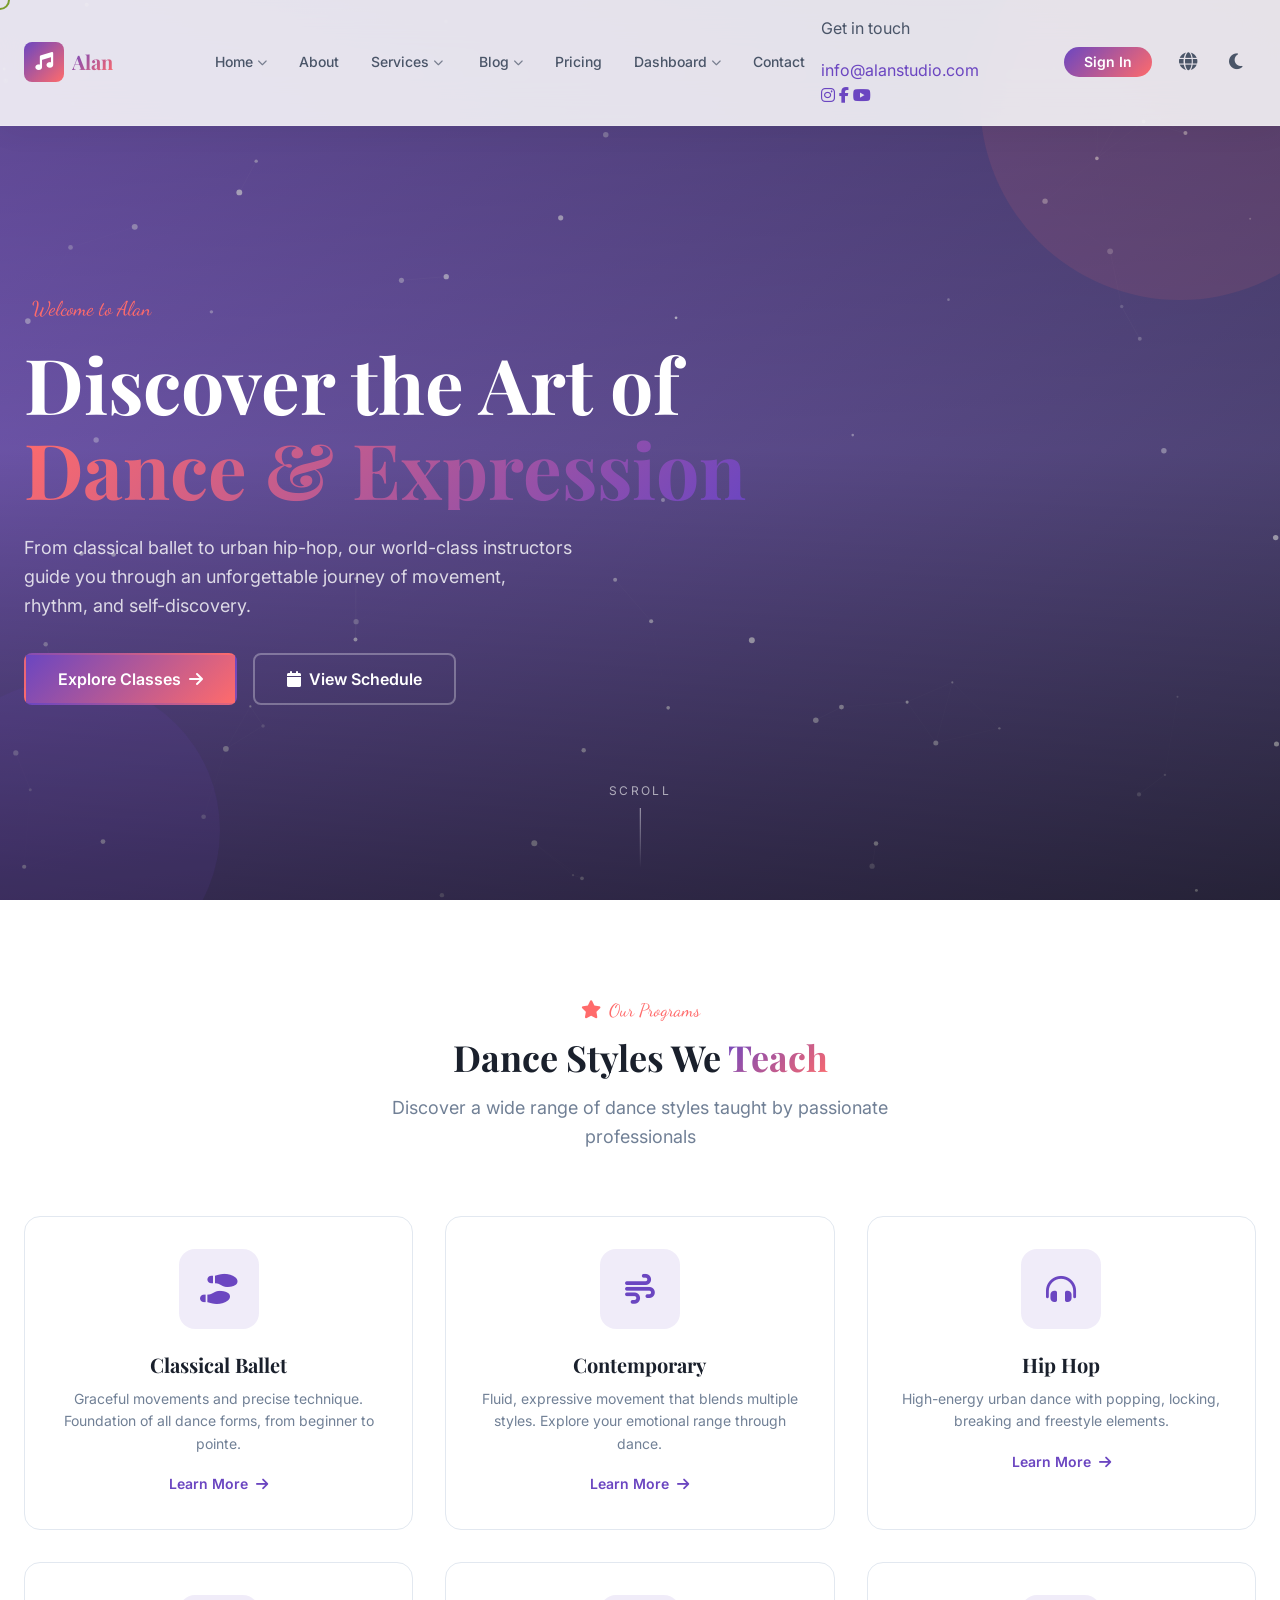
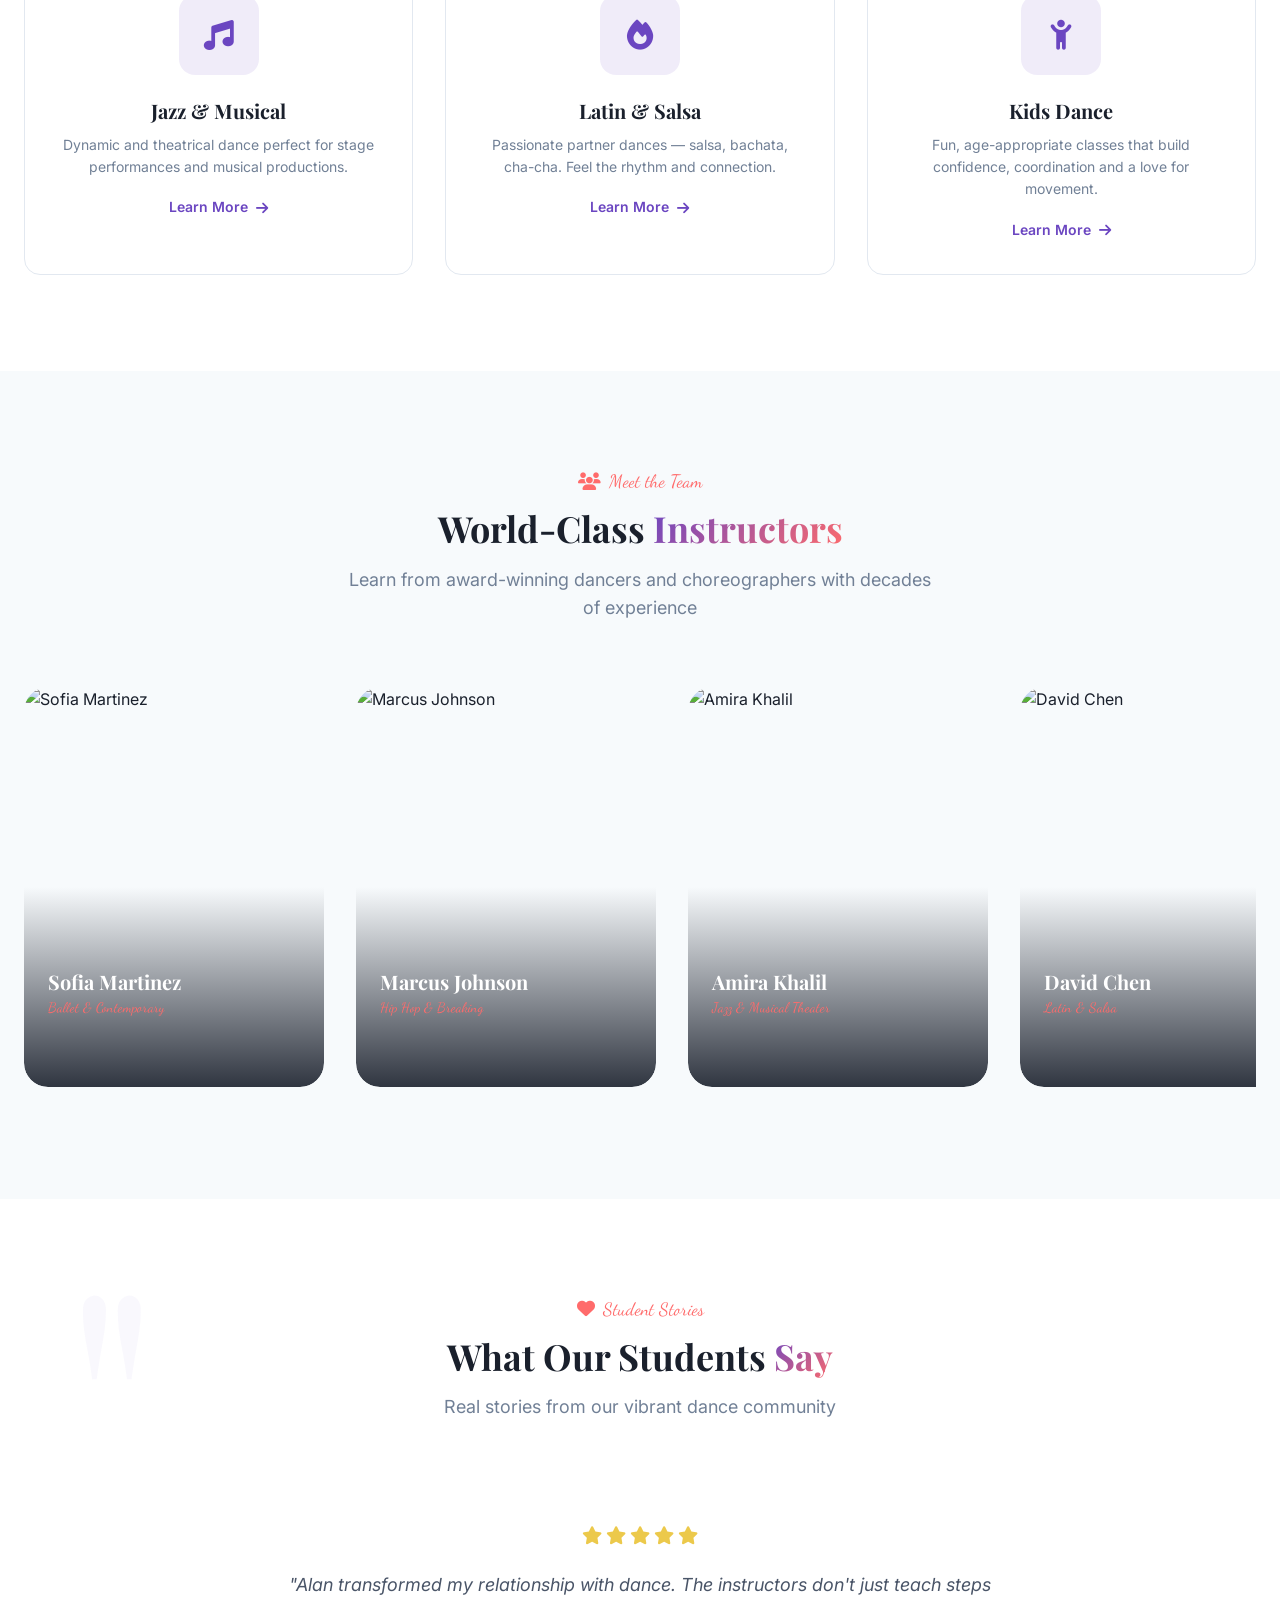
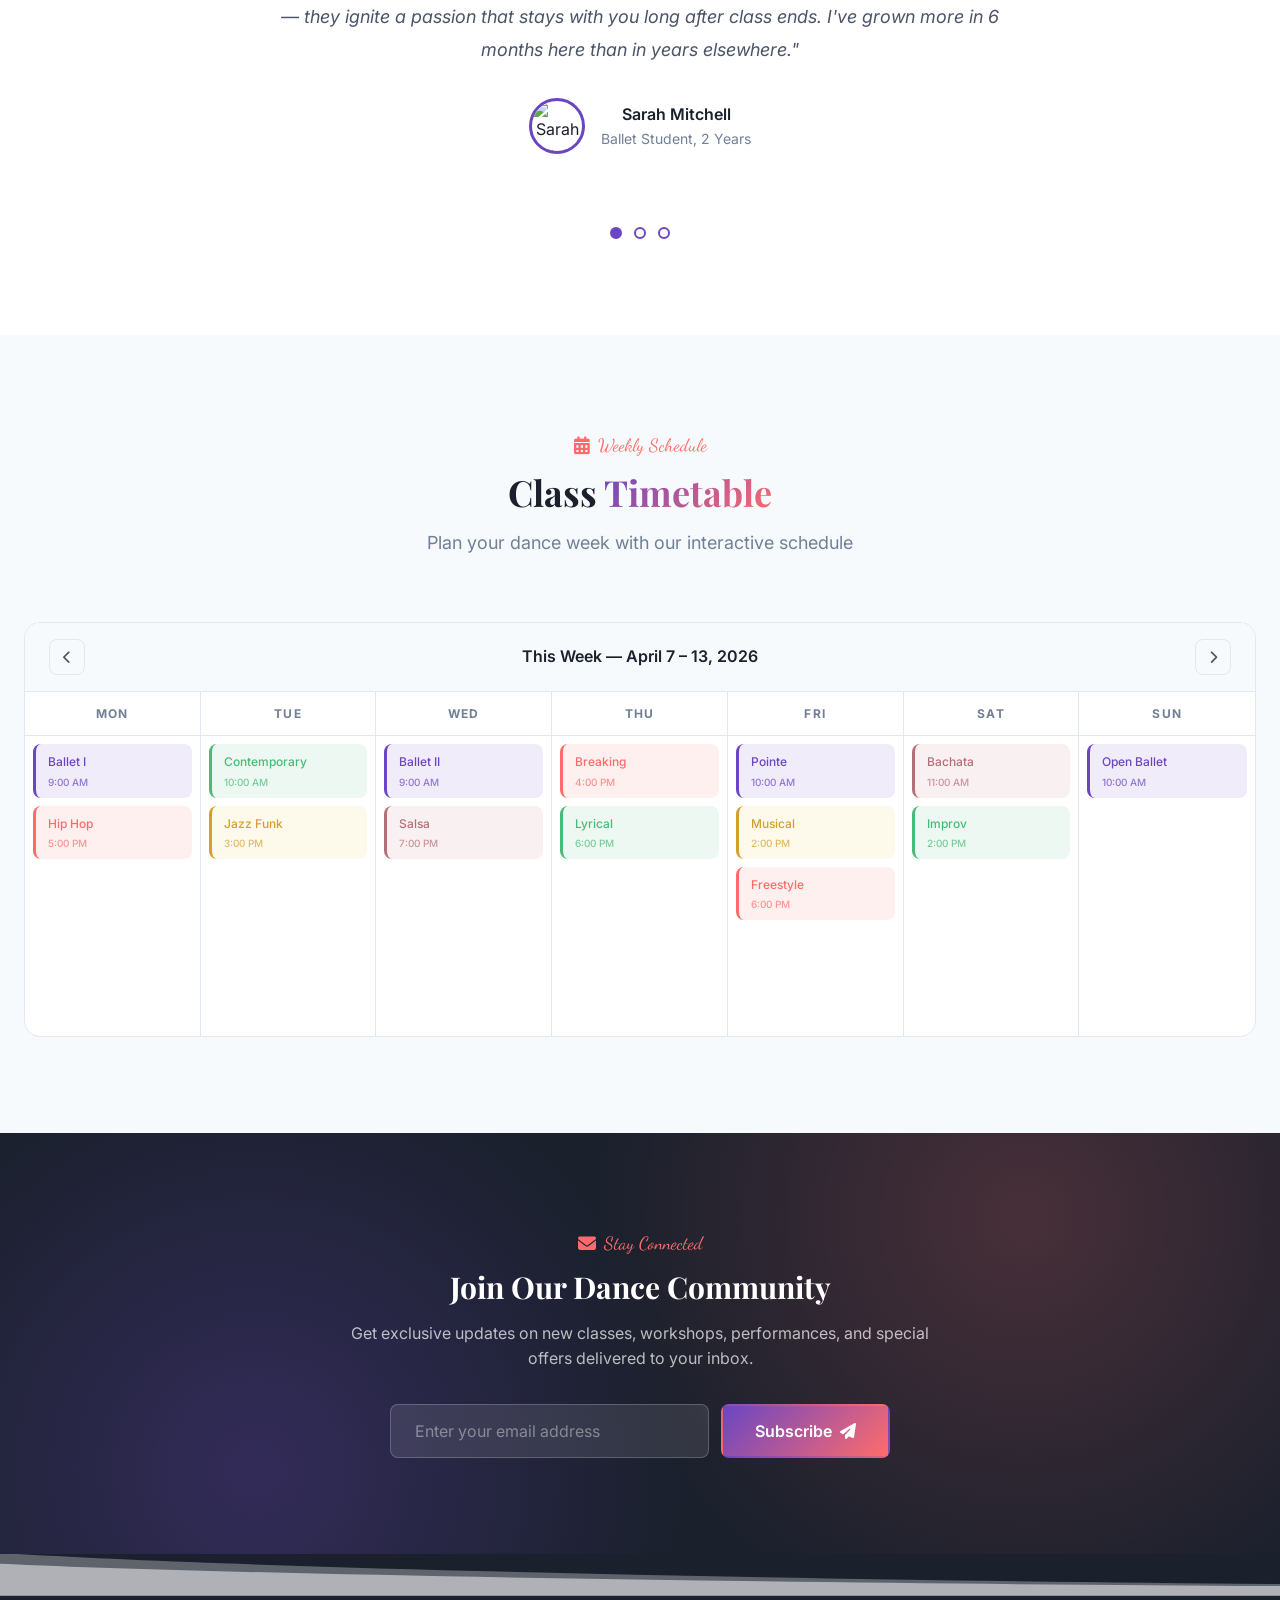
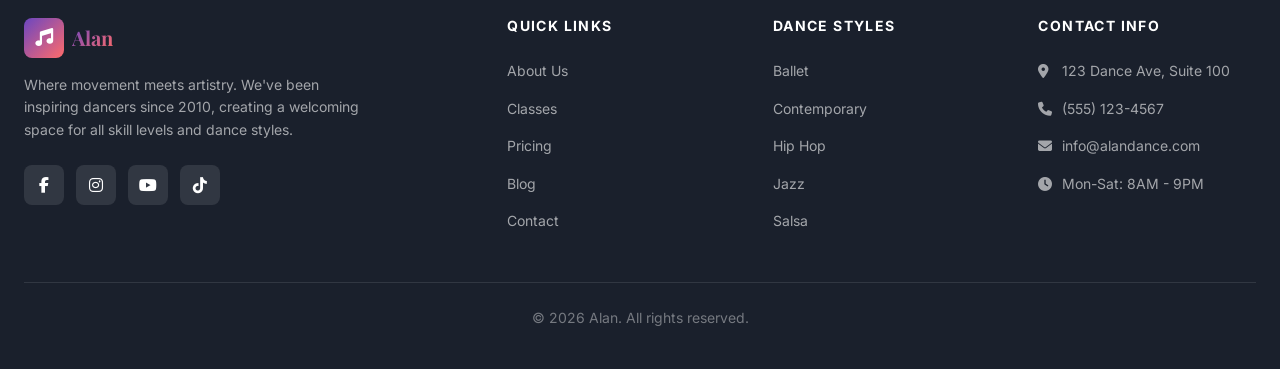
==== index.html @ fe46bc7a "sdfsf" ====
<!DOCTYPE html>
<html lang="en" dir="ltr" data-theme="light">
<head>
  <meta charset="UTF-8">
  <meta name="viewport" content="width=device-width, initial-scale=1.0">
  <meta name="description" content="Alan — Premium dance classes in Ballet, Contemporary, Hip Hop, Jazz and more. Join our vibrant dance community today.">
  <meta property="og:title" content="Alan — Studio Overview">
  <meta property="og:description" content="Premium dance classes for all levels. Ballet, Contemporary, Hip Hop, Jazz and more.">
  <title>Alan — Studio Overview</title>

  <link rel="preconnect" href="https://fonts.googleapis.com">
  <link rel="preconnect" href="https://fonts.gstatic.com" crossorigin>
  <link href="https://fonts.googleapis.com/css2?family=Playfair+Display:ital,wght@0,400..900;1,400..900&family=Inter:wght@300..800&family=Dancing+Script:wght@400..700&family=Cairo:wght@300..900&family=Amiri:ital,wght@0,400;0,700;1,400;1,700&display=swap" rel="stylesheet">
  <link rel="stylesheet" href="https://cdnjs.cloudflare.com/ajax/libs/font-awesome/6.5.1/css/all.min.css">

  <link rel="stylesheet" href="assets/css/variables.css">
  <link rel="stylesheet" href="assets/css/animations.css">
  <link rel="stylesheet" href="assets/css/components.css">
  <link rel="stylesheet" href="assets/css/rtl.css">

  <style>
    /* ============ HERO ============ */
    .hero {
      position: relative;
      min-height: 100vh;
      display: flex;
      align-items: center;
      overflow: hidden;
    }
    .hero__bg {
      position: absolute;
      inset: 0;
      z-index: 0;
    }
    .hero__video-wrap {
      position: absolute;
      inset: 0;
      overflow: hidden;
    }
    .hero__video-bg {
      position: absolute;
      inset: 0;
      background: 
        linear-gradient(135deg, rgba(107,70,193,0.85) 0%, rgba(26,32,44,0.9) 50%, rgba(255,107,107,0.6) 100%);
      background-size: 300% 300%;
      animation: gradientShift 12s ease infinite;
    }
    .hero__particles { position: absolute; inset: 0; }
    .hero__overlay {
      position: absolute;
      inset: 0;
      background: linear-gradient(to bottom, rgba(0,0,0,0.3) 0%, rgba(0,0,0,0.1) 50%, rgba(0,0,0,0.5) 100%);
    }
    .hero__content {
      position: relative;
      z-index: 2;
      max-width: 800px;
      padding-top: var(--space-24);
    }
    .hero__label {
      display: inline-flex;
      align-items: center;
      gap: var(--space-2);
      font-family: var(--font-accent);
      font-size: var(--font-size-xl);
      color: var(--color-accent);
      margin-bottom: var(--space-4);
      opacity: 0;
      animation: fadeUp 0.8s ease 1.8s forwards;
    }
    .hero__title {
      font-size: clamp(2.5rem, 6vw, 5rem);
      color: white;
      line-height: 1.1;
      margin-bottom: var(--space-6);
      opacity: 0;
      animation: fadeUp 0.8s ease 2s forwards;
    }
    .hero__title .highlight {
      display: inline-block;
      background: var(--gradient-primary-reverse);
      -webkit-background-clip: text;
      -webkit-text-fill-color: transparent;
      background-clip: text;
    }
    .hero__desc {
      font-size: var(--font-size-lg);
      color: rgba(255,255,255,0.8);
      max-width: 550px;
      margin-bottom: var(--space-8);
      opacity: 0;
      animation: fadeUp 0.8s ease 2.2s forwards;
    }
    .hero__buttons {
      display: flex;
      gap: var(--space-4);
      flex-wrap: wrap;
      opacity: 0;
      animation: fadeUp 0.8s ease 2.4s forwards;
    }
    .hero__scroll {
      position: absolute;
      bottom: var(--space-8);
      left: 50%;
      transform: translateX(-50%);
      z-index: 2;
      display: flex;
      flex-direction: column;
      align-items: center;
      gap: var(--space-2);
      color: rgba(255,255,255,0.6);
      font-size: var(--font-size-xs);
      text-transform: uppercase;
      letter-spacing: var(--letter-spacing-widest);
      animation: float 3s ease-in-out infinite;
    }
    .hero__scroll-line {
      width: 1px;
      height: 60px;
      background: linear-gradient(to bottom, rgba(255,255,255,0.6), transparent);
    }
    /* Decorative shapes */
    .hero__shape {
      position: absolute;
      border-radius: 50%;
      opacity: 0.1;
      z-index: 1;
    }
    .hero__shape--1 {
      width: 400px; height: 400px;
      background: var(--color-accent);
      top: -100px; right: -100px;
      animation: floatSlow 8s ease-in-out infinite;
    }
    .hero__shape--2 {
      width: 300px; height: 300px;
      background: var(--color-primary);
      bottom: -80px; left: -80px;
      animation: floatSlow 10s ease-in-out infinite reverse;
    }

    /* ============ SERVICES GRID ============ */
    .services-section { background: var(--bg-primary); }
    .services-grid {
      display: grid;
      grid-template-columns: repeat(3, 1fr);
      gap: var(--space-8);
    }
    .service-card {
      background: var(--bg-card);
      border: 1px solid var(--border-color);
      border-radius: var(--radius-md);
      padding: var(--space-8);
      text-align: center;
      transition: transform 0.4s ease, box-shadow 0.4s ease, border-color 0.4s ease;
      position: relative;
      overflow: hidden;
      transform-style: preserve-3d;
      perspective: 1000px;
    }
    .service-card::before {
      content: '';
      position: absolute;
      top: 0;
      inset-inline: 0;
      height: 4px;
      background: var(--gradient-primary);
      transform: scaleX(0);
      transition: transform 0.4s ease;
    }
    .service-card:hover::before { transform: scaleX(1); }
    .service-card:hover {
      transform: translateY(-12px);
      box-shadow: var(--shadow-xl);
      border-color: rgba(var(--color-primary-rgb), 0.3);
    }
    .service-card__icon {
      width: 80px;
      height: 80px;
      margin: 0 auto var(--space-6);
      border-radius: var(--radius-md);
      display: flex;
      align-items: center;
      justify-content: center;
      font-size: var(--font-size-3xl);
      background: rgba(var(--color-primary-rgb), 0.1);
      color: var(--color-primary);
      transition: all 0.4s ease;
    }
    .service-card:hover .service-card__icon {
      background: var(--gradient-primary);
      color: white;
      transform: scale(1.1) rotate(5deg);
    }
    .service-card__title {
      font-size: var(--font-size-xl);
      margin-bottom: var(--space-3);
    }
    .service-card__text {
      font-size: var(--font-size-sm);
      color: var(--text-tertiary);
      margin-bottom: var(--space-4);
    }
    .service-card__link {
      font-size: var(--font-size-sm);
      font-weight: var(--font-weight-semibold);
      color: var(--color-primary);
      display: inline-flex;
      align-items: center;
      gap: var(--space-2);
      transition: gap 0.3s ease;
    }
    .service-card__link:hover { gap: var(--space-3); }

    /* ============ INSTRUCTORS ============ */
    .instructors-section {
      background: var(--bg-secondary);
      overflow: hidden;
    }
    .instructors-scroll {
      display: flex;
      gap: var(--space-8);
      overflow-x: auto;
      padding-bottom: var(--space-4);
      scroll-snap-type: x mandatory;
      scrollbar-width: none;
      cursor: grab;
    }
    .instructors-scroll::-webkit-scrollbar { display: none; }
    .instructor-card {
      min-width: 300px;
      scroll-snap-align: start;
      position: relative;
      border-radius: var(--radius-lg);
      overflow: hidden;
      group: true;
    }
    .instructor-card__image {
      width: 300px;
      height: 400px;
      object-fit: cover;
      border-radius: var(--radius-lg);
      transition: transform 0.6s ease;
    }
    .instructor-card:hover .instructor-card__image {
      transform: scale(1.05);
    }
    .instructor-card__overlay {
      position: absolute;
      inset: 0;
      background: linear-gradient(to top, rgba(26,32,44,0.9) 0%, transparent 50%);
      border-radius: var(--radius-lg);
      display: flex;
      flex-direction: column;
      justify-content: flex-end;
      padding: var(--space-6);
    }
    .instructor-card__name {
      font-size: var(--font-size-xl);
      font-weight: var(--font-weight-bold);
      color: white;
      margin-bottom: var(--space-1);
    }
    .instructor-card__role {
      font-size: var(--font-size-sm);
      color: var(--color-accent);
      font-family: var(--font-accent);
    }
    .instructor-card__social {
      display: flex;
      gap: var(--space-2);
      margin-top: var(--space-3);
      opacity: 0;
      transform: translateY(10px);
      transition: all 0.3s ease;
    }
    .instructor-card:hover .instructor-card__social {
      opacity: 1;
      transform: translateY(0);
    }
    .instructor-card__social a {
      width: 32px;
      height: 32px;
      border-radius: var(--radius-sm);
      background: rgba(255,255,255,0.2);
      display: flex;
      align-items: center;
      justify-content: center;
      color: white;
      font-size: var(--font-size-sm);
      transition: background 0.3s ease;
    }
    .instructor-card__social a:hover {
      background: var(--color-primary);
    }

    /* ============ TESTIMONIALS ============ */
    .testimonials-section { background: var(--bg-primary); position: relative; overflow: hidden; }
    .testimonials-section::before {
      content: '"';
      position: absolute;
      top: 5%;
      inset-inline-start: 5%;
      font-size: 20rem;
      font-family: var(--font-heading);
      color: rgba(var(--color-primary-rgb), 0.04);
      line-height: 1;
      pointer-events: none;
    }
    .testimonial-carousel {
      position: relative;
      max-width: 800px;
      margin: 0 auto;
    }
    .testimonial-slide {
      display: none;
      text-align: center;
      animation: fadeIn 0.6s ease;
    }
    .testimonial-slide.active { display: block; }
    .testimonial-card {
      background: var(--glass-bg);
      backdrop-filter: blur(var(--glass-blur));
      -webkit-backdrop-filter: blur(var(--glass-blur));
      border: 1px solid var(--glass-border);
      border-radius: var(--radius-lg);
      padding: var(--space-10);
    }
    .testimonial-card__stars {
      display: flex;
      justify-content: center;
      gap: var(--space-1);
      margin-bottom: var(--space-6);
      color: #ECC94B;
      font-size: var(--font-size-lg);
    }
    .testimonial-card__text {
      font-size: var(--font-size-lg);
      font-style: italic;
      color: var(--text-secondary);
      line-height: var(--line-height-relaxed);
      margin-bottom: var(--space-8);
    }
    .testimonial-card__author {
      display: flex;
      align-items: center;
      justify-content: center;
      gap: var(--space-4);
    }
    .testimonial-card__avatar {
      width: 56px;
      height: 56px;
      border-radius: var(--radius-circle);
      object-fit: cover;
      border: 3px solid var(--color-primary);
    }
    .testimonial-card__name {
      font-weight: var(--font-weight-semibold);
      color: var(--text-primary);
    }
    .testimonial-card__title {
      font-size: var(--font-size-sm);
      color: var(--text-tertiary);
    }
    .testimonial-nav {
      display: flex;
      justify-content: center;
      gap: var(--space-3);
      margin-top: var(--space-8);
    }
    .testimonial-dot {
      width: 12px;
      height: 12px;
      border-radius: 50%;
      border: 2px solid var(--color-primary);
      background: transparent;
      cursor: pointer;
      transition: background 0.3s ease;
      padding: 0;
    }
    .testimonial-dot.active {
      background: var(--color-primary);
    }

    /* ============ SCHEDULE ============ */
    .schedule-section { background: var(--bg-secondary); }
    .schedule-widget {
      background: var(--bg-card);
      border: 1px solid var(--border-color);
      border-radius: var(--radius-md);
      overflow: hidden;
    }
    .schedule__header {
      display: flex;
      align-items: center;
      justify-content: space-between;
      padding: var(--space-4) var(--space-6);
      border-bottom: 1px solid var(--border-color);
      background: var(--bg-secondary);
    }
    .schedule__nav-btn {
      background: none;
      border: 1px solid var(--border-color);
      color: var(--text-secondary);
      width: 36px;
      height: 36px;
      border-radius: var(--radius-sm);
      display: flex;
      align-items: center;
      justify-content: center;
      cursor: pointer;
      transition: all 0.2s ease;
    }
    .schedule__nav-btn:hover {
      background: var(--color-primary);
      color: white;
      border-color: var(--color-primary);
    }
    .schedule__week-title {
      font-weight: var(--font-weight-semibold);
    }
    .schedule__days {
      display: grid;
      grid-template-columns: repeat(7, 1fr);
      text-align: center;
      border-bottom: 1px solid var(--border-color);
    }
    .schedule__day-label {
      padding: var(--space-3);
      font-size: var(--font-size-xs);
      font-weight: var(--font-weight-bold);
      text-transform: uppercase;
      letter-spacing: var(--letter-spacing-wider);
      color: var(--text-tertiary);
      border-inline-end: 1px solid var(--border-color);
    }
    .schedule__day-label:last-child { border-inline-end: none; }
    .schedule__body {
      display: grid;
      grid-template-columns: repeat(7, 1fr);
      min-height: 300px;
    }
    .schedule__column {
      border-inline-end: 1px solid var(--border-color);
      padding: var(--space-2);
      display: flex;
      flex-direction: column;
      gap: var(--space-2);
    }
    .schedule__column:last-child { border-inline-end: none; }
    .schedule__event {
      padding: var(--space-2) var(--space-3);
      border-radius: var(--radius-sm);
      font-size: var(--font-size-xs);
      font-weight: var(--font-weight-medium);
      cursor: pointer;
      transition: transform 0.2s ease, box-shadow 0.2s ease;
      border-inline-start: 3px solid;
    }
    .schedule__event:hover {
      transform: scale(1.05);
      box-shadow: var(--shadow-md);
    }
    .schedule__event--ballet {
      background: rgba(var(--color-primary-rgb), 0.1);
      border-color: var(--color-primary);
      color: var(--color-primary);
    }
    .schedule__event--hiphop {
      background: rgba(var(--color-accent-rgb), 0.1);
      border-color: var(--color-accent);
      color: var(--color-accent);
    }
    .schedule__event--contemporary {
      background: rgba(72,187,120,0.1);
      border-color: #48BB78;
      color: #48BB78;
    }
    .schedule__event--jazz {
      background: rgba(236,201,75,0.1);
      border-color: #D69E2E;
      color: #D69E2E;
    }
    .schedule__event--salsa {
      background: rgba(183,110,121,0.1);
      border-color: var(--color-rose-gold);
      color: var(--color-rose-gold);
    }
    .schedule__event-time {
      display: block;
      font-size: 10px;
      opacity: 0.7;
      margin-top: 2px;
    }

    /* ============ NEWSLETTER ============ */
    .newsletter-section {
      background: var(--color-midnight);
      position: relative;
      overflow: hidden;
    }
    .newsletter-section::before {
      content: '';
      position: absolute;
      inset: 0;
      background: 
        radial-gradient(circle at 20% 80%, rgba(107,70,193,0.3) 0%, transparent 40%),
        radial-gradient(circle at 80% 20%, rgba(255,107,107,0.2) 0%, transparent 40%);
    }
    .newsletter__inner {
      position: relative;
      text-align: center;
      max-width: 600px;
      margin: 0 auto;
    }
    .newsletter__title {
      font-size: var(--font-size-3xl);
      color: white;
      margin-bottom: var(--space-4);
    }
    .newsletter__text {
      color: rgba(255,255,255,0.7);
      margin-bottom: var(--space-8);
    }
    .newsletter__form {
      display: flex;
      gap: var(--space-3);
      max-width: 500px;
      margin: 0 auto;
    }
    .newsletter__input {
      flex: 1;
      padding: var(--space-4) var(--space-6);
      background: rgba(255,255,255,0.1);
      border: 1px solid rgba(255,255,255,0.2);
      border-radius: var(--radius-sm);
      color: white;
      font-family: var(--font-body);
      font-size: var(--font-size-base);
      outline: none;
      transition: border-color 0.3s ease, background 0.3s ease;
    }
    .newsletter__input::placeholder { color: rgba(255,255,255,0.4); }
    .newsletter__input:focus {
      border-color: var(--color-primary);
      background: rgba(255,255,255,0.15);
    }

    /* ============ RESPONSIVE ============ */
    @media (max-width: 1024px) {
      .services-grid { grid-template-columns: repeat(2, 1fr); }
      .services-grid { grid-template-columns: 1fr; }
      .schedule__days, .schedule__body { grid-template-columns: repeat(3, 1fr); }
      .schedule__column:nth-child(n+4) { display: none; }
      .schedule__day-label:nth-child(n+4) { display: none; }
      .newsletter__form { flex-direction: column; }
      .hero__title { padding-top: var(--space-8); }
      .hero__scroll { display: none; }
    }
    @media (max-width: 480px) {
      .schedule__days, .schedule__body { grid-template-columns: repeat(2, 1fr); }
      .schedule__column:nth-child(n+3) { display: none; }
      .schedule__day-label:nth-child(n+3) { display: none; }
    }
  </style>
</head>
<body>
  <div class="custom-cursor"></div>
  <div class="scroll-progress"></div>

  <!-- ========== NAVIGATION ========== -->
  <nav class="navbar" id="navbar" role="navigation" aria-label="Main navigation">
    <div class="container">
      <div class="navbar__inner">
        <a href="index.html" class="navbar__logo">
          <div class="navbar__logo-icon"><i class="fas fa-music"></i></div>
          <div class="navbar__logo-text"><span>Alan</span></div>
        </a>
        
        <ul class="navbar__menu">
          <li class="navbar__item navbar__dropdown">
            <a href="#" class="navbar__link navbar__dropdown-toggle">Home <i class="fas fa-chevron-down"></i></a>
            <ul class="navbar__dropdown-menu">
              <li><a href="index.html" class="navbar__dropdown-item">Home 1</a></li>
              <li><a href="pages/home-2.html" class="navbar__dropdown-item">Home 2</a></li>
            </ul>
          </li>
          <li class="navbar__item"><a href="pages/about.html" class="navbar__link">About</a></li>
          <li class="navbar__item navbar__dropdown">
            <a href="#" class="navbar__link navbar__dropdown-toggle">Services <i class="fas fa-chevron-down"></i></a>
            <ul class="navbar__dropdown-menu">
              <li><a href="pages/services.html" class="navbar__dropdown-item">Services</a></li>
              <li><a href="pages/service-detail.html" class="navbar__dropdown-item">Service Details</a></li>
            </ul>
          </li>
          <li class="navbar__item navbar__dropdown">
            <a href="#" class="navbar__link navbar__dropdown-toggle">Blog <i class="fas fa-chevron-down"></i></a>
            <ul class="navbar__dropdown-menu">
              <li><a href="pages/blog.html" class="navbar__dropdown-item">Blogs</a></li>
              <li><a href="pages/blog-detail.html" class="navbar__dropdown-item">Blog Details</a></li>
            </ul>
          </li>
          <li class="navbar__item"><a href="pages/pricing.html" class="navbar__link">Pricing</a></li>
          <li class="navbar__item navbar__dropdown">
            <a href="#" class="navbar__link navbar__dropdown-toggle">Dashboard <i class="fas fa-chevron-down"></i></a>
            <ul class="navbar__dropdown-menu">
              <li><a href="pages/admin-dashboard.html" class="navbar__dropdown-item">Admin</a></li>
              <li><a href="pages/dashboard.html" class="navbar__dropdown-item">Dashboard</a></li>
            </ul>
          </li>
          <li class="navbar__item"><a href="pages/contact.html" class="navbar__link">Contact</a></li>
          <li class="navbar__mobile-login"><a href="pages/login.html" class="btn btn--primary">Sign In</a></li>
          <li class="navbar__menu-footer">
            <div class="navbar__menu-contact">
              <p>Get in touch</p>
              <a href="mailto:info@alanstudio.com">info@alanstudio.com</a>
            </div>
            <div class="navbar__menu-socials">
              <a href="#" aria-label="Instagram"><i class="fab fa-instagram"></i></a>
              <a href="#" aria-label="Facebook"><i class="fab fa-facebook-f"></i></a>
              <a href="#" aria-label="YouTube"><i class="fab fa-youtube"></i></a>
            </div>
          </li>
        </ul>
        
        <div class="navbar__actions">
          <a href="pages/login.html" class="btn" style="padding:0.5rem 1.25rem;border-radius:var(--radius-full);margin-inline-end:0.5rem;background:var(--gradient-primary);color:white;border:none;transition:none;transform:none;box-shadow:none;">Sign In</a>
          <button class="navbar__action-btn" data-rtl-toggle aria-label="Toggle RTL">
            <i class="fas fa-globe"></i>
          </button>
          <button class="navbar__action-btn" data-theme-toggle aria-label="Toggle theme">
            <i class="fas fa-moon"></i>
          </button>
          <button class="navbar__mobile-toggle" id="mobileToggle" aria-label="Toggle menu">
            <span></span><span></span><span></span>
          </button>
        </div>
      </div></div></nav>

  <main>
    <!-- ========== SECTION 1: HERO ========== -->
    <section class="hero" id="hero">
      <div class="hero__bg">
        <div class="hero__video-wrap">
          <div class="hero__video-bg"></div>
        </div>
        <canvas class="hero__particles" id="heroParticles"></canvas>
        <div class="hero__overlay"></div>
        <div class="hero__shape hero__shape--1"></div>
        <div class="hero__shape hero__shape--2"></div>
      </div>

      <div class="container">
        <div class="hero__content">
          <span class="hero__label">
            <i class="fas fa-sparkles"></i> Welcome to Alan
          </span>
          <h1 class="hero__title">
            Discover the Art of<br>
            <span class="highlight">Dance & Expression</span>
          </h1>
          <p class="hero__desc">
            From classical ballet to urban hip-hop, our world-class instructors guide 
            you through an unforgettable journey of movement, rhythm, and self-discovery.
          </p>
          <div class="hero__buttons">
            <a href="pages/services.html" class="btn btn--primary btn--lg">
              Explore Classes <i class="fas fa-arrow-right"></i>
            </a>
            <a href="#schedule" class="btn btn--secondary btn--lg" style="border-color:rgba(255,255,255,0.3);color:white;">
              <i class="fas fa-calendar"></i> View Schedule
            </a>
          </div>
        </div>
      </div>

      <div class="hero__scroll">
        <span>Scroll</span>
        <div class="hero__scroll-line"></div>
      </div>
    </section>

    <!-- ========== SECTION 2: SERVICES GRID ========== -->
    <section class="section services-section" id="services">
      <div class="container">
        <div class="section-header reveal">
          <span class="section-header__label"><i class="fas fa-star"></i> Our Programs</span>
          <h2 class="section-header__title">Dance Styles We <span class="text-gradient">Teach</span></h2>
          <p class="section-header__desc">Discover a wide range of dance styles taught by passionate professionals</p>
        </div>

        <div class="services-grid">
          <div class="service-card card--tilt reveal stagger-1">
            <div class="service-card__icon"><i class="fas fa-shoe-prints"></i></div>
            <h3 class="service-card__title">Classical Ballet</h3>
            <p class="service-card__text">Graceful movements and precise technique. Foundation of all dance forms, from beginner to pointe.</p>
            <a href="pages/service-detail.html" class="service-card__link">Learn More <i class="fas fa-arrow-right"></i></a>
          </div>
          <div class="service-card card--tilt reveal stagger-2">
            <div class="service-card__icon"><i class="fas fa-wind"></i></div>
            <h3 class="service-card__title">Contemporary</h3>
            <p class="service-card__text">Fluid, expressive movement that blends multiple styles. Explore your emotional range through dance.</p>
            <a href="pages/service-detail.html" class="service-card__link">Learn More <i class="fas fa-arrow-right"></i></a>
          </div>
          <div class="service-card card--tilt reveal stagger-3">
            <div class="service-card__icon"><i class="fas fa-headphones-simple"></i></div>
            <h3 class="service-card__title">Hip Hop</h3>
            <p class="service-card__text">High-energy urban dance with popping, locking, breaking and freestyle elements.</p>
            <a href="pages/service-detail.html" class="service-card__link">Learn More <i class="fas fa-arrow-right"></i></a>
          </div>
          <div class="service-card card--tilt reveal stagger-4">
            <div class="service-card__icon"><i class="fas fa-music"></i></div>
            <h3 class="service-card__title">Jazz & Musical</h3>
            <p class="service-card__text">Dynamic and theatrical dance perfect for stage performances and musical productions.</p>
            <a href="pages/service-detail.html" class="service-card__link">Learn More <i class="fas fa-arrow-right"></i></a>
          </div>
          <div class="service-card card--tilt reveal stagger-5">
            <div class="service-card__icon"><i class="fas fa-fire"></i></div>
            <h3 class="service-card__title">Latin & Salsa</h3>
            <p class="service-card__text">Passionate partner dances — salsa, bachata, cha-cha. Feel the rhythm and connection.</p>
            <a href="pages/service-detail.html" class="service-card__link">Learn More <i class="fas fa-arrow-right"></i></a>
          </div>
          <div class="service-card card--tilt reveal stagger-6">
            <div class="service-card__icon"><i class="fas fa-child-reaching"></i></div>
            <h3 class="service-card__title">Kids Dance</h3>
            <p class="service-card__text">Fun, age-appropriate classes that build confidence, coordination and a love for movement.</p>
            <a href="pages/service-detail.html" class="service-card__link">Learn More <i class="fas fa-arrow-right"></i></a>
          </div>
        </div>
      </div>
    </section>

    <!-- ========== SECTION 3: INSTRUCTORS ========== -->
    <section class="section instructors-section" id="instructors">
      <div class="container">
        <div class="section-header reveal">
          <span class="section-header__label"><i class="fas fa-users"></i> Meet the Team</span>
          <h2 class="section-header__title">World-Class <span class="text-gradient">Instructors</span></h2>
          <p class="section-header__desc">Learn from award-winning dancers and choreographers with decades of experience</p>
        </div>

        <div class="instructors-scroll" id="instructorScroll">
          <div class="instructor-card reveal stagger-1">
            <img src="https://images.unsplash.com/photo-1594744803329-e58b31de8bf5?w=400&h=500&fit=crop&crop=face" alt="Sofia Martinez" class="instructor-card__image" loading="lazy">
            <div class="instructor-card__overlay">
              <h3 class="instructor-card__name">Sofia Martinez</h3>
              <span class="instructor-card__role">Ballet & Contemporary</span>
              <div class="instructor-card__social">
                <a href="#" aria-label="Instagram"><i class="fab fa-instagram"></i></a>
                <a href="#" aria-label="Twitter"><i class="fab fa-twitter"></i></a>
                <a href="#" aria-label="LinkedIn"><i class="fab fa-linkedin-in"></i></a>
              </div>
            </div>
          </div>
          <div class="instructor-card reveal stagger-2">
            <img src="https://images.unsplash.com/photo-1506794778202-cad84cf45f1d?w=400&h=500&fit=crop&crop=face" alt="Marcus Johnson" class="instructor-card__image" loading="lazy">
            <div class="instructor-card__overlay">
              <h3 class="instructor-card__name">Marcus Johnson</h3>
              <span class="instructor-card__role">Hip Hop & Breaking</span>
              <div class="instructor-card__social">
                <a href="#" aria-label="Instagram"><i class="fab fa-instagram"></i></a>
                <a href="#" aria-label="TikTok"><i class="fab fa-tiktok"></i></a>
              </div>
            </div>
          </div>
          <div class="instructor-card reveal stagger-3">
            <img src="https://images.unsplash.com/photo-1534528741775-53994a69daeb?w=400&h=500&fit=crop&crop=face" alt="Amira Khalil" class="instructor-card__image" loading="lazy">
            <div class="instructor-card__overlay">
              <h3 class="instructor-card__name">Amira Khalil</h3>
              <span class="instructor-card__role">Jazz & Musical Theater</span>
              <div class="instructor-card__social">
                <a href="#" aria-label="Instagram"><i class="fab fa-instagram"></i></a>
                <a href="#" aria-label="YouTube"><i class="fab fa-youtube"></i></a>
              </div>
            </div>
          </div>
          <div class="instructor-card reveal stagger-4">
            <img src="https://images.unsplash.com/photo-1507003211169-0a1dd7228f2d?w=400&h=500&fit=crop&crop=face" alt="David Chen" class="instructor-card__image" loading="lazy">
            <div class="instructor-card__overlay">
              <h3 class="instructor-card__name">David Chen</h3>
              <span class="instructor-card__role">Latin & Salsa</span>
              <div class="instructor-card__social">
                <a href="#" aria-label="Instagram"><i class="fab fa-instagram"></i></a>
                <a href="#" aria-label="Facebook"><i class="fab fa-facebook-f"></i></a>
              </div>
            </div>
          </div>
          <div class="instructor-card reveal stagger-5">
            <img src="https://images.unsplash.com/photo-1544005313-94ddf0286df2?w=400&h=500&fit=crop&crop=face" alt="Elena Petrova" class="instructor-card__image" loading="lazy">
            <div class="instructor-card__overlay">
              <h3 class="instructor-card__name">Elena Petrova</h3>
              <span class="instructor-card__role">Classical & Pointe</span>
              <div class="instructor-card__social">
                <a href="#" aria-label="Instagram"><i class="fab fa-instagram"></i></a>
                <a href="#" aria-label="Twitter"><i class="fab fa-twitter"></i></a>
              </div>
            </div>
          </div>
        </div>
      </div>
    </section>

    <!-- ========== SECTION 4: TESTIMONIALS ========== -->
    <section class="section testimonials-section" id="testimonials">
      <div class="container">
        <div class="section-header reveal">
          <span class="section-header__label"><i class="fas fa-heart"></i> Student Stories</span>
          <h2 class="section-header__title">What Our Students <span class="text-gradient">Say</span></h2>
          <p class="section-header__desc">Real stories from our vibrant dance community</p>
        </div>

        <div class="testimonial-carousel reveal" id="testimonialCarousel">
          <div class="testimonial-slide active">
            <div class="testimonial-card card--glass">
              <div class="testimonial-card__stars">
                <i class="fas fa-star"></i><i class="fas fa-star"></i><i class="fas fa-star"></i><i class="fas fa-star"></i><i class="fas fa-star"></i>
              </div>
              <p class="testimonial-card__text">"Alan transformed my relationship with dance. The instructors don't just teach steps — they ignite a passion that stays with you long after class ends. I've grown more in 6 months here than in years elsewhere."</p>
              <div class="testimonial-card__author">
                <img src="https://images.unsplash.com/photo-1438761681033-6461ffad8d80?w=100&h=100&fit=crop&crop=face" alt="Sarah Mitchell" class="testimonial-card__avatar" loading="lazy">
                <div>
                  <div class="testimonial-card__name">Sarah Mitchell</div>
                  <div class="testimonial-card__title">Ballet Student, 2 Years</div>
                </div>
              </div>
            </div>
          </div>
          <div class="testimonial-slide">
            <div class="testimonial-card card--glass">
              <div class="testimonial-card__stars">
                <i class="fas fa-star"></i><i class="fas fa-star"></i><i class="fas fa-star"></i><i class="fas fa-star"></i><i class="fas fa-star"></i>
              </div>
              <p class="testimonial-card__text">"The hip-hop program here is unreal. Marcus brings such incredible energy and makes every class feel like a performance. I've gained so much confidence on and off the dance floor."</p>
              <div class="testimonial-card__author">
                <img src="https://images.unsplash.com/photo-1472099645785-5658abf4ff4e?w=100&h=100&fit=crop&crop=face" alt="James Rodriguez" class="testimonial-card__avatar" loading="lazy">
                <div>
                  <div class="testimonial-card__name">James Rodriguez</div>
                  <div class="testimonial-card__title">Hip Hop Student, 1 Year</div>
                </div>
              </div>
            </div>
          </div>
          <div class="testimonial-slide">
            <div class="testimonial-card card--glass">
              <div class="testimonial-card__stars">
                <i class="fas fa-star"></i><i class="fas fa-star"></i><i class="fas fa-star"></i><i class="fas fa-star"></i><i class="fas fa-star-half-alt"></i>
              </div>
              <p class="testimonial-card__text">"My daughter absolutely loves the kids' program. The teachers are patient, creative, and make every child feel special. She's learned discipline and teamwork while having the time of her life!"</p>
              <div class="testimonial-card__author">
                <img src="https://images.unsplash.com/photo-1489424731084-a5d8b219a5bb?w=100&h=100&fit=crop&crop=face" alt="Linda Park" class="testimonial-card__avatar" loading="lazy">
                <div>
                  <div class="testimonial-card__name">Linda Park</div>
                  <div class="testimonial-card__title">Parent, Kids Dance Program</div>
                </div>
              </div>
            </div>
          </div>

          <div class="testimonial-nav" id="testimonialNav">
            <button class="testimonial-dot active" data-slide="0" aria-label="Slide 1"></button>
            <button class="testimonial-dot" data-slide="1" aria-label="Slide 2"></button>
            <button class="testimonial-dot" data-slide="2" aria-label="Slide 3"></button>
          </div>
        </div>
      </div>
    </section>

    <!-- ========== SECTION 5: SCHEDULE ========== -->
    <section class="section schedule-section" id="schedule">
      <div class="container">
        <div class="section-header reveal">
          <span class="section-header__label"><i class="fas fa-calendar-alt"></i> Weekly Schedule</span>
          <h2 class="section-header__title">Class <span class="text-gradient">Timetable</span></h2>
          <p class="section-header__desc">Plan your dance week with our interactive schedule</p>
        </div>

        <div class="schedule-widget reveal">
          <div class="schedule__header">
            <button class="schedule__nav-btn" aria-label="Previous week"><i class="fas fa-chevron-left"></i></button>
            <span class="schedule__week-title">This Week — April 7 – 13, 2026</span>
            <button class="schedule__nav-btn" aria-label="Next week"><i class="fas fa-chevron-right"></i></button>
          </div>
          <div class="schedule__days">
            <div class="schedule__day-label">Mon</div>
            <div class="schedule__day-label">Tue</div>
            <div class="schedule__day-label">Wed</div>
            <div class="schedule__day-label">Thu</div>
            <div class="schedule__day-label">Fri</div>
            <div class="schedule__day-label">Sat</div>
            <div class="schedule__day-label">Sun</div>
          </div>
          <div class="schedule__body">
            <div class="schedule__column">
              <div class="schedule__event schedule__event--ballet">Ballet I<span class="schedule__event-time">9:00 AM</span></div>
              <div class="schedule__event schedule__event--hiphop">Hip Hop<span class="schedule__event-time">5:00 PM</span></div>
            </div>
            <div class="schedule__column">
              <div class="schedule__event schedule__event--contemporary">Contemporary<span class="schedule__event-time">10:00 AM</span></div>
              <div class="schedule__event schedule__event--jazz">Jazz Funk<span class="schedule__event-time">3:00 PM</span></div>
            </div>
            <div class="schedule__column">
              <div class="schedule__event schedule__event--ballet">Ballet II<span class="schedule__event-time">9:00 AM</span></div>
              <div class="schedule__event schedule__event--salsa">Salsa<span class="schedule__event-time">7:00 PM</span></div>
            </div>
            <div class="schedule__column">
              <div class="schedule__event schedule__event--hiphop">Breaking<span class="schedule__event-time">4:00 PM</span></div>
              <div class="schedule__event schedule__event--contemporary">Lyrical<span class="schedule__event-time">6:00 PM</span></div>
            </div>
            <div class="schedule__column">
              <div class="schedule__event schedule__event--ballet">Pointe<span class="schedule__event-time">10:00 AM</span></div>
              <div class="schedule__event schedule__event--jazz">Musical<span class="schedule__event-time">2:00 PM</span></div>
              <div class="schedule__event schedule__event--hiphop">Freestyle<span class="schedule__event-time">6:00 PM</span></div>
            </div>
            <div class="schedule__column">
              <div class="schedule__event schedule__event--salsa">Bachata<span class="schedule__event-time">11:00 AM</span></div>
              <div class="schedule__event schedule__event--contemporary">Improv<span class="schedule__event-time">2:00 PM</span></div>
            </div>
            <div class="schedule__column">
              <div class="schedule__event schedule__event--ballet">Open Ballet<span class="schedule__event-time">10:00 AM</span></div>
            </div>
          </div>
        </div>
      </div>
    </section>

    <!-- ========== SECTION 6: NEWSLETTER ========== -->
    <section class="section newsletter-section" id="newsletter">
      <div class="container">
        <div class="newsletter__inner reveal">
          <span class="section-header__label" style="color:var(--color-accent);"><i class="fas fa-envelope"></i> Stay Connected</span>
          <h2 class="newsletter__title">Join Our Dance Community</h2>
          <p class="newsletter__text">Get exclusive updates on new classes, workshops, performances, and special offers delivered to your inbox.</p>
          <form class="newsletter__form" data-validate>
            <input type="email" class="newsletter__input form-input" placeholder="Enter your email address" required aria-label="Email address">
            <button type="submit" class="btn btn--primary btn--lg">
              Subscribe <i class="fas fa-paper-plane"></i>
            </button>
          </form>
        </div>
      </div>
    </section>
  </main>

  <!-- ========== FOOTER ========== -->
  <footer class="footer" role="contentinfo">
    <svg class="footer__wave" viewBox="0 0 2880 48" preserveAspectRatio="none">
      <path d="M0 48h2880V0c-396 24-792 36-1188 36S396 24 0 0v48z" fill="var(--bg-primary)" opacity="0.3"/>
      <path d="M0 48h2880V12c-396 18-792 26-1188 26S396 30 0 12v36z" fill="var(--bg-primary)" opacity="0.5"/>
    </svg>
    <div class="container">
      <div class="footer__grid">
        <div class="footer__brand">
          <a href="index.html" class="navbar__logo" style="margin-bottom: var(--space-4);"><div class="navbar__logo-icon"><i class="fas fa-music"></i></div><div class="navbar__logo-text"><span>Alan</span></div></a>
          <p class="footer__brand-desc">Where movement meets artistry. We've been inspiring dancers since 2010, creating a welcoming space for all skill levels and dance styles.</p>
          <div class="footer__social">
            <a href="#" class="footer__social-link" aria-label="Facebook"><i class="fab fa-facebook-f"></i></a>
            <a href="#" class="footer__social-link" aria-label="Instagram"><i class="fab fa-instagram"></i></a>
            <a href="#" class="footer__social-link" aria-label="YouTube"><i class="fab fa-youtube"></i></a>
            <a href="#" class="footer__social-link" aria-label="TikTok"><i class="fab fa-tiktok"></i></a>
          </div>
        </div>
        <div>
          <h3 class="footer__heading">Quick Links</h3>
          <ul class="footer__links">
            <li><a href="pages/about.html" class="footer__link">About Us</a></li>
            <li><a href="pages/services.html" class="footer__link">Classes</a></li>
            <li><a href="pages/pricing.html" class="footer__link">Pricing</a></li>
            <li><a href="pages/blog.html" class="footer__link">Blog</a></li>
            <li><a href="pages/contact.html" class="footer__link">Contact</a></li>
          </ul>
        </div>
        <div>
          <h3 class="footer__heading">Dance Styles</h3>
          <ul class="footer__links">
            <li><a href="pages/service-detail.html" class="footer__link">Ballet</a></li>
            <li><a href="pages/service-detail.html" class="footer__link">Contemporary</a></li>
            <li><a href="pages/service-detail.html" class="footer__link">Hip Hop</a></li>
            <li><a href="pages/service-detail.html" class="footer__link">Jazz</a></li>
            <li><a href="pages/service-detail.html" class="footer__link">Salsa</a></li>
          </ul>
        </div>
        <div>
          <h3 class="footer__heading">Contact Info</h3>
          <ul class="footer__links">
            <li><a href="#" class="footer__link"><i class="fas fa-map-marker-alt" style="width:16px;margin-inline-end:8px;"></i>123 Dance Ave, Suite 100</a></li>
            <li><a href="tel:+15551234567" class="footer__link"><i class="fas fa-phone" style="width:16px;margin-inline-end:8px;"></i>(555) 123-4567</a></li>
            <li><a href="mailto:info@alandance.com" class="footer__link"><i class="fas fa-envelope" style="width:16px;margin-inline-end:8px;"></i>info@alandance.com</a></li>
            <li><span class="footer__link"><i class="fas fa-clock" style="width:16px;margin-inline-end:8px;"></i>Mon-Sat: 8AM - 9PM</span></li>
          </ul>
        </div>
      </div>
      <div class="footer__bottom">
        <p class="footer__copyright">© 2026 Alan. All rights reserved.</p>
      </div>
    </div>
  </footer>

  <!-- Back to Top -->
  <button class="back-to-top" id="backToTop" aria-label="Back to top">
    <i class="fas fa-arrow-up"></i>
  </button>

  <!-- Scripts -->
  <script src="assets/js/modules/theme.js"></script>
  <script src="assets/js/modules/rtl.js"></script>
  <script src="assets/js/modules/navigation.js"></script>
  <script src="assets/js/modules/animations.js"></script>
  <script src="assets/js/modules/dashboard.js"></script>
  <script src="assets/js/main.js"></script>
  <script>
    // Hero particles
    Animations.initParticles('heroParticles');

    // Testimonial carousel
    (function() {
      const slides = document.querySelectorAll('.testimonial-slide');
      const dots = document.querySelectorAll('.testimonial-dot');
      let current = 0;
      let interval;

      function goTo(index) {
        slides[current].classList.remove('active');
        dots[current].classList.remove('active');
        current = index;
        slides[current].classList.add('active');
        dots[current].classList.add('active');
      }

      function next() {
        goTo((current + 1) % slides.length);
      }

      dots.forEach(dot => {
        dot.addEventListener('click', () => {
          clearInterval(interval);
          goTo(parseInt(dot.dataset.slide));
          interval = setInterval(next, 5000);
        });
      });

      interval = setInterval(next, 5000);
    })();

    // Instructor scroll drag
    (function() {
      const scroll = document.getElementById('instructorScroll');
      if (!scroll) return;
      let isDown = false, startX, scrollLeft;
      scroll.addEventListener('mousedown', (e) => {
        isDown = true;
        scroll.style.cursor = 'grabbing';
        startX = e.pageX - scroll.offsetLeft;
        scrollLeft = scroll.scrollLeft;
      });
      scroll.addEventListener('mouseleave', () => { isDown = false; scroll.style.cursor = 'grab'; });
      scroll.addEventListener('mouseup', () => { isDown = false; scroll.style.cursor = 'grab'; });
      scroll.addEventListener('mousemove', (e) => {
        if (!isDown) return;
        e.preventDefault();
        const x = e.pageX - scroll.offsetLeft;
        scroll.scrollLeft = scrollLeft - (x - startX) * 2;
      });
    })();
  </script>
</body>
</html>
---- assets/css/variables.css ----
/* ========================================
   DANCE STUDIO — Design System Variables
   ======================================== */

:root {
  /* === Primary Palette === */
  --color-primary: #6B46C1;
  --color-primary-light: #805AD5;
  --color-primary-dark: #553C9A;
  --color-primary-rgb: 107, 70, 193;

  --color-accent: #FF6B6B;
  --color-accent-light: #FF8E8E;
  --color-accent-dark: #E84545;
  --color-accent-rgb: 255, 107, 107;

  --color-midnight: #1A202C;
  --color-midnight-rgb: 26, 32, 44;

  /* === Secondary Palette === */
  --color-rose-gold: #B76E79;
  --color-rose-gold-rgb: 183, 110, 121;
  --color-cream: #FFF5F5;
  --color-charcoal: #2D3748;
  --color-charcoal-rgb: 45, 55, 72;

  /* === Gradient Presets === */
  --gradient-primary: linear-gradient(135deg, #6B46C1 0%, #FF6B6B 100%);
  --gradient-primary-reverse: linear-gradient(135deg, #FF6B6B 0%, #6B46C1 100%);
  --gradient-hero: linear-gradient(135deg, rgba(107,70,193,0.9) 0%, rgba(255,107,107,0.7) 100%);
  --gradient-dark: linear-gradient(135deg, #1A202C 0%, #2D3748 100%);
  --gradient-card: linear-gradient(145deg, rgba(107,70,193,0.05) 0%, rgba(255,107,107,0.05) 100%);
  --gradient-glow: radial-gradient(circle, rgba(107,70,193,0.3) 0%, transparent 70%);

  /* === Light Mode (Default) === */
  --bg-primary: #FFFFFF;
  --bg-secondary: #F7FAFC;
  --bg-tertiary: #EDF2F7;
  --bg-card: #FFFFFF;
  --bg-card-hover: #F7FAFC;
  --bg-nav: rgba(255, 255, 255, 0.85);
  --bg-nav-scrolled: rgba(255, 255, 255, 0.95);
  --bg-footer: #1A202C;
  --bg-input: #FFFFFF;
  --bg-overlay: rgba(26, 32, 44, 0.6);

  --text-primary: #1A202C;
  --text-secondary: #4A5568;
  --text-tertiary: #718096;
  --text-inverse: #F7FAFC;
  --text-on-primary: #FFFFFF;
  --text-link: #6B46C1;
  --text-link-hover: #805AD5;

  --border-color: #E2E8F0;
  --border-color-hover: #CBD5E0;
  --border-color-focus: #6B46C1;

  --shadow-sm: 0 1px 2px 0 rgba(0,0,0,0.05);
  --shadow-md: 0 4px 6px -1px rgba(0,0,0,0.1), 0 2px 4px -1px rgba(0,0,0,0.06);
  --shadow-lg: 0 10px 15px -3px rgba(0,0,0,0.1), 0 4px 6px -2px rgba(0,0,0,0.05);
  --shadow-xl: 0 20px 25px -5px rgba(0,0,0,0.1), 0 10px 10px -5px rgba(0,0,0,0.04);
  --shadow-2xl: 0 25px 50px -12px rgba(0,0,0,0.25);
  --shadow-glow: 0 0 30px rgba(107, 70, 193, 0.3);
  --shadow-glow-accent: 0 0 30px rgba(255, 107, 107, 0.3);

  /* === Typography === */
  --font-heading: 'Playfair Display', Georgia, serif;
  --font-body: 'Inter', -apple-system, BlinkMacSystemFont, 'Segoe UI', sans-serif;
  --font-accent: 'Dancing Script', cursive;
  --font-mono: 'JetBrains Mono', 'Fira Code', monospace;

  --font-size-xs: 0.75rem;    /* 12px */
  --font-size-sm: 0.875rem;   /* 14px */
  --font-size-base: 1rem;     /* 16px */
  --font-size-lg: 1.125rem;   /* 18px */
  --font-size-xl: 1.25rem;    /* 20px */
  --font-size-2xl: 1.5rem;    /* 24px */
  --font-size-3xl: 1.875rem;  /* 30px */
  --font-size-4xl: 2.25rem;   /* 36px */
  --font-size-5xl: 3rem;      /* 48px */
  --font-size-6xl: 3.75rem;   /* 60px */
  --font-size-7xl: 4.5rem;    /* 72px */

  --font-weight-light: 300;
  --font-weight-normal: 400;
  --font-weight-medium: 500;
  --font-weight-semibold: 600;
  --font-weight-bold: 700;
  --font-weight-extrabold: 800;
  --font-weight-black: 900;

  --line-height-tight: 1.15;
  --line-height-snug: 1.3;
  --line-height-normal: 1.6;
  --line-height-relaxed: 1.8;

  --letter-spacing-tight: -0.025em;
  --letter-spacing-normal: 0;
  --letter-spacing-wide: 0.05em;
  --letter-spacing-wider: 0.1em;
  --letter-spacing-widest: 0.2em;

  /* === Spacing (8px grid) === */
  --space-1: 0.25rem;   /* 4px */
  --space-2: 0.5rem;    /* 8px */
  --space-3: 0.75rem;   /* 12px */
  --space-4: 1rem;      /* 16px */
  --space-5: 1.25rem;   /* 20px */
  --space-6: 1.5rem;    /* 24px */
  --space-8: 2rem;      /* 32px */
  --space-10: 2.5rem;   /* 40px */
  --space-12: 3rem;     /* 48px */
  --space-16: 4rem;     /* 64px */
  --space-20: 5rem;     /* 80px */
  --space-24: 6rem;     /* 96px */
  --space-32: 8rem;     /* 128px */

  /* === Border Radius === */
  --radius-sm: 0.5rem;    /* 8px */
  --radius-md: 1rem;      /* 16px */
  --radius-lg: 1.5rem;    /* 24px */
  --radius-xl: 2rem;      /* 32px */
  --radius-full: 9999px;
  --radius-circle: 50%;

  /* === Transitions === */
  --transition-fast: 150ms ease;
  --transition-base: 250ms ease;
  --transition-slow: 400ms ease;
  --transition-spring: 500ms cubic-bezier(0.34, 1.56, 0.64, 1);
  --transition-bounce: 600ms cubic-bezier(0.68, -0.55, 0.27, 1.55);

  /* === Z-Index Scale === */
  --z-dropdown: 100;
  --z-sticky: 200;
  --z-overlay: 300;
  --z-modal: 400;
  --z-toast: 500;
  --z-preloader: 1000;
  --z-cursor: 9999;

  /* === Container === */
  --container-sm: 640px;
  --container-md: 768px;
  --container-lg: 1024px;
  --container-xl: 1280px;
  --container-2xl: 1440px;

  /* === Glass Effect === */
  --glass-bg: rgba(255, 255, 255, 0.05);
  --glass-border: rgba(255, 255, 255, 0.15);
  --glass-blur: 20px;
  --navbar-shadow: 0 4px 30px rgba(0, 0, 0, 0.05);
}

/* ========================================
   DARK MODE THEME
   ======================================== */
[data-theme="dark"] {
  --bg-primary: #0F0F0F;
  --bg-secondary: #1A1A2E;
  --bg-tertiary: #16213E;
  --bg-card: #1A1A2E;
  --bg-card-hover: #222244;
  --bg-nav: rgba(15, 15, 15, 0.8);
  --bg-nav-scrolled: rgba(15, 15, 15, 0.95);
  --bg-footer: #0A0A0A;
  --bg-input: #1A1A2E;
  --bg-overlay: rgba(0, 0, 0, 0.7);

  --text-primary: #F7FAFC;
  --text-secondary: #CBD5E0;
  --text-tertiary: #A0AEC0;
  --text-inverse: #1A202C;
  --text-link: #B794F4;
  --text-link-hover: #D6BCFA;

  --border-color: rgba(255, 255, 255, 0.1);
  --border-color-hover: rgba(255, 255, 255, 0.2);
  --border-color-focus: #B794F4;

  --shadow-sm: 0 1px 2px 0 rgba(0,0,0,0.3);
  --shadow-md: 0 4px 6px -1px rgba(0,0,0,0.4), 0 2px 4px -1px rgba(0,0,0,0.3);
  --shadow-lg: 0 10px 15px -3px rgba(0,0,0,0.5), 0 4px 6px -2px rgba(0,0,0,0.3);
  --shadow-xl: 0 20px 25px -5px rgba(0,0,0,0.5), 0 10px 10px -5px rgba(0,0,0,0.3);
  --shadow-2xl: 0 25px 50px -12px rgba(0,0,0,0.6);
  --shadow-glow: 0 0 40px rgba(107, 70, 193, 0.4);
  --shadow-glow-accent: 0 0 40px rgba(255, 107, 107, 0.4);

  --gradient-card: linear-gradient(145deg, rgba(107,70,193,0.1) 0%, rgba(255,107,107,0.1) 100%);

  --glass-bg: rgba(26, 26, 46, 0.2);
  --glass-border: rgba(255, 255, 255, 0.05);
  --navbar-shadow: 0 4px 30px rgba(0, 0, 0, 0.3);
}

/* ========================================
   RTL TYPOGRAPHY
   ======================================== */
[dir="rtl"] {
  --font-heading: 'Cairo', 'Playfair Display', serif;
  --font-body: 'Cairo', 'Inter', sans-serif;
  --line-height-normal: 1.8;
}

/* ========================================
   BASE RESETS & GLOBAL STYLES
   ======================================== */
*, *::before, *::after {
  box-sizing: border-box;
  margin: 0;
  padding: 0;
}

html {
  scroll-behavior: smooth;
  -webkit-text-size-adjust: 100%;
  font-size: 16px;
}

body {
  font-family: var(--font-body);
  font-size: var(--font-size-base);
  line-height: var(--line-height-normal);
  color: var(--text-primary);
  background-color: var(--bg-primary);
  -webkit-font-smoothing: antialiased;
  -moz-osx-font-smoothing: grayscale;
  overflow-x: hidden;
  transition: background-color 0.4s ease, color 0.4s ease;
}

img, video {
  max-width: 100%;
  height: auto;
  display: block;
}

a {
  color: var(--text-link);
  text-decoration: none;
  transition: color var(--transition-fast);
}

a:hover {
  color: var(--text-link-hover);
}

h1, h2, h3, h4, h5, h6 {
  font-family: var(--font-heading);
  line-height: var(--line-height-tight);
  color: var(--text-primary);
  font-weight: var(--font-weight-bold);
}

h1 { font-size: var(--font-size-5xl); }
h2 { font-size: var(--font-size-4xl); }
h3 { font-size: var(--font-size-3xl); }
h4 { font-size: var(--font-size-2xl); }
h5 { font-size: var(--font-size-xl);  }
h6 { font-size: var(--font-size-lg);  }

p {
  color: var(--text-secondary);
  margin-bottom: var(--space-4);
}

::selection {
  background-color: rgba(var(--color-primary-rgb), 0.3);
  color: var(--text-primary);
}

:focus-visible {
  outline: 2px solid var(--color-primary);
  outline-offset: 2px;
}

/* === Scrollbar === */
::-webkit-scrollbar {
  width: 8px;
}

::-webkit-scrollbar-track {
  background: var(--bg-secondary);
}

::-webkit-scrollbar-thumb {
  background: var(--color-primary);
  border-radius: var(--radius-full);
}

::-webkit-scrollbar-thumb:hover {
  background: var(--color-primary-light);
}

/* ========================================
   UTILITY CLASSES
   ======================================== */
.container {
  width: 100%;
  max-width: var(--container-xl);
  margin-inline: auto;
  padding-inline: var(--space-6);
}

.container--sm { max-width: var(--container-sm); }
.container--md { max-width: var(--container-md); }
.container--lg { max-width: var(--container-lg); }
.container--2xl { max-width: var(--container-2xl); }

.section {
  padding-block: var(--space-24);
  position: relative;
}

.section--sm { padding-block: var(--space-16); }

.text-gradient {
  background: var(--gradient-primary);
  -webkit-background-clip: text;
  -webkit-text-fill-color: transparent;
  background-clip: text;
}

.text-accent {
  font-family: var(--font-accent);
}

.sr-only {
  position: absolute;
  width: 1px;
  height: 1px;
  padding: 0;
  margin: -1px;
  overflow: hidden;
  clip: rect(0, 0, 0, 0);
  white-space: nowrap;
  border: 0;
}

/* === Reduced Motion === */
@media (prefers-reduced-motion: reduce) {
  *, *::before, *::after {
    animation-duration: 0.01ms !important;
    animation-iteration-count: 1 !important;
    transition-duration: 0.01ms !important;
    scroll-behavior: auto !important;
  }
}
---- assets/css/animations.css ----
/* ========================================
   DANCE STUDIO — Animation Keyframes
   GPU-accelerated (transform/opacity only)
   ======================================== */


/* === Content Reveals === */
@keyframes fadeUp {
  0% { opacity: 0; transform: translateY(50px); }
  100% { opacity: 1; transform: translateY(0); }
}

@keyframes fadeDown {
  0% { opacity: 0; transform: translateY(-50px); }
  100% { opacity: 1; transform: translateY(0); }
}

@keyframes fadeInLeft {
  0% { opacity: 0; transform: translateX(-50px); }
  100% { opacity: 1; transform: translateX(0); }
}

@keyframes fadeInRight {
  0% { opacity: 0; transform: translateX(50px); }
  100% { opacity: 1; transform: translateX(0); }
}

@keyframes fadeIn {
  0% { opacity: 0; }
  100% { opacity: 1; }
}

@keyframes scaleIn {
  0% { opacity: 0; transform: scale(0.8); }
  100% { opacity: 1; transform: scale(1); }
}

@keyframes scaleUp {
  0% { opacity: 0; transform: scale(0.5); }
  100% { opacity: 1; transform: scale(1); }
}

/* === Text Mask Reveal === */
@keyframes textReveal {
  0% { transform: translateY(100%); }
  100% { transform: translateY(0); }
}

@keyframes textRevealChar {
  0% { opacity: 0; transform: translateY(40px) rotateX(40deg); }
  100% { opacity: 1; transform: translateY(0) rotateX(0deg); }
}

/* === Clip Path Reveals === */
@keyframes clipRevealDown {
  0% { clip-path: polygon(0 0, 100% 0, 100% 0, 0 0); }
  100% { clip-path: polygon(0 0, 100% 0, 100% 100%, 0 100%); }
}

@keyframes clipRevealCircle {
  0% { clip-path: circle(0% at 50% 50%); }
  100% { clip-path: circle(100% at 50% 50%); }
}

/* === Float / Hover === */
@keyframes float {
  0%, 100% { transform: translateY(0); }
  50% { transform: translateY(-20px); }
}

@keyframes floatSlow {
  0%, 100% { transform: translateY(0) rotate(0deg); }
  50% { transform: translateY(-10px) rotate(2deg); }
}

@keyframes pulse {
  0%, 100% { transform: scale(1); opacity: 1; }
  50% { transform: scale(1.05); opacity: 0.8; }
}

@keyframes pulseGlow {
  0%, 100% { box-shadow: 0 0 20px rgba(var(--color-primary-rgb), 0.3); }
  50% { box-shadow: 0 0 40px rgba(var(--color-primary-rgb), 0.6); }
}

/* === Ripple Effect === */
@keyframes ripple {
  0% { transform: scale(0); opacity: 0.6; }
  100% { transform: scale(4); opacity: 0; }
}

/* === Rotate === */
@keyframes spin {
  0% { transform: rotate(0deg); }
  100% { transform: rotate(360deg); }
}

@keyframes spinSlow {
  0% { transform: rotate(0deg); }
  100% { transform: rotate(360deg); }
}

/* === Marquee === */
@keyframes marqueeLeft {
  0% { transform: translateX(0); }
  100% { transform: translateX(-50%); }
}

@keyframes marqueeRight {
  0% { transform: translateX(-50%); }
  100% { transform: translateX(0); }
}

/* === Gradient Background Animation === */
@keyframes gradientShift {
  0% { background-position: 0% 50%; }
  50% { background-position: 100% 50%; }
  100% { background-position: 0% 50%; }
}

@keyframes meshGradient {
  0%, 100% { 
    background-position: 0% 0%, 100% 100%, 50% 50%;
  }
  25% { 
    background-position: 100% 0%, 0% 100%, 50% 0%;
  }
  50% { 
    background-position: 100% 100%, 0% 0%, 0% 50%;
  }
  75% { 
    background-position: 0% 100%, 100% 0%, 100% 50%;
  }
}

/* === Sparkle / Particle === */
@keyframes sparkle {
  0%, 100% { opacity: 0; transform: scale(0) rotate(0deg); }
  50% { opacity: 1; transform: scale(1) rotate(180deg); }
}

@keyframes twinkle {
  0%, 100% { opacity: 0.2; }
  50% { opacity: 1; }
}

/* === SVG Drawing === */
@keyframes drawLine {
  0% { stroke-dashoffset: 1000; }
  100% { stroke-dashoffset: 0; }
}

@keyframes drawCheck {
  0% { stroke-dashoffset: 100; }
  100% { stroke-dashoffset: 0; }
}

/* === Flip Clock === */
@keyframes flipTop {
  0% { transform: rotateX(0deg); }
  100% { transform: rotateX(-90deg); }
}

@keyframes flipBottom {
  0% { transform: rotateX(90deg); }
  100% { transform: rotateX(0deg); }
}

/* === Slide === */
@keyframes slideInFromLeft {
  0% { transform: translateX(-100%); opacity: 0; }
  100% { transform: translateX(0); opacity: 1; }
}

@keyframes slideInFromRight {
  0% { transform: translateX(100%); opacity: 0; }
  100% { transform: translateX(0); opacity: 1; }
}

@keyframes slideInFromBottom {
  0% { transform: translateY(100%); }
  100% { transform: translateY(0); }
}

/* === Shake (Form Error) === */
@keyframes shake {
  0%, 100% { transform: translateX(0); }
  10%, 30%, 50%, 70%, 90% { transform: translateX(-5px); }
  20%, 40%, 60%, 80% { transform: translateX(5px); }
}

/* === Bounce === */
@keyframes bounceIn {
  0% { opacity: 0; transform: scale(0.3); }
  50% { opacity: 1; transform: scale(1.05); }
  70% { transform: scale(0.9); }
  100% { transform: scale(1); }
}

@keyframes bounceArrow {
  0%, 100% { transform: translateX(0); }
  50% { transform: translateX(8px); }
}

/* === Wave Divider === */
@keyframes waveMove {
  0% { transform: translateX(0); }
  100% { transform: translateX(-50%); }
}

/* === Typing Cursor === */
@keyframes blink {
  0%, 100% { opacity: 1; }
  50% { opacity: 0; }
}

/* === Progress Bar === */
@keyframes progressGrow {
  0% { transform: scaleX(0); }
  100% { transform: scaleX(1); }
}

/* === Scroll Progress Bar === */
.scroll-progress {
  position: fixed;
  top: 0;
  inset-inline-start: 0;
  width: 100%;
  height: 3px;
  background: var(--gradient-primary);
  transform-origin: left;
  transform: scaleX(0);
  z-index: var(--z-sticky);
  transition: none;
}

[dir="rtl"] .scroll-progress {
  transform-origin: right;
}

/* ========================================
   ANIMATION UTILITY CLASSES
   ======================================== */

/* Scroll-triggered reveal (used with Intersection Observer) */
.reveal {
  opacity: 0;
  transform: translateY(50px);
  transition: opacity 0.8s cubic-bezier(0.16, 1, 0.3, 1),
              transform 0.8s cubic-bezier(0.16, 1, 0.3, 1);
}

.reveal.revealed {
  opacity: 1;
  transform: translateY(0);
}

.reveal--left {
  opacity: 0;
  transform: translateX(-50px);
  transition: opacity 0.8s cubic-bezier(0.16, 1, 0.3, 1),
              transform 0.8s cubic-bezier(0.16, 1, 0.3, 1);
}

.reveal--left.revealed {
  opacity: 1;
  transform: translateX(0);
}

.reveal--right {
  opacity: 0;
  transform: translateX(50px);
  transition: opacity 0.8s cubic-bezier(0.16, 1, 0.3, 1),
              transform 0.8s cubic-bezier(0.16, 1, 0.3, 1);
}

.reveal--right.revealed {
  opacity: 1;
  transform: translateX(0);
}

.reveal--scale {
  opacity: 0;
  transform: scale(0.8);
  transition: opacity 0.8s cubic-bezier(0.16, 1, 0.3, 1),
              transform 0.8s cubic-bezier(0.34, 1.56, 0.64, 1);
}

.reveal--scale.revealed {
  opacity: 1;
  transform: scale(1);
}

/* Stagger delay helpers */
.stagger-1 { transition-delay: 0.1s; }
.stagger-2 { transition-delay: 0.2s; }
.stagger-3 { transition-delay: 0.3s; }
.stagger-4 { transition-delay: 0.4s; }
.stagger-5 { transition-delay: 0.5s; }
.stagger-6 { transition-delay: 0.6s; }

/* Text mask reveal container */
.text-mask {
  overflow: hidden;
  display: inline-block;
}

.text-mask__inner {
  display: inline-block;
  transform: translateY(100%);
  transition: transform 0.8s cubic-bezier(0.16, 1, 0.3, 1);
}

.text-mask.revealed .text-mask__inner {
  transform: translateY(0);
}

/* Parallax layer markers */
.parallax-layer {
  will-change: transform;
}



/* === Custom Cursor === */
.custom-cursor {
  position: fixed;
  width: 20px;
  height: 20px;
  border: 2px solid var(--color-primary);
  border-radius: 50%;
  pointer-events: none;
  z-index: var(--z-cursor);
  transform: translate(-50%, -50%);
  transition: width 0.3s ease, height 0.3s ease, background-color 0.3s ease;
  mix-blend-mode: difference;
}

.custom-cursor.expanded {
  width: 50px;
  height: 50px;
  background-color: rgba(var(--color-primary-rgb), 0.15);
  border-color: var(--color-accent);
}

@media (pointer: coarse) {
  .custom-cursor { display: none; }
}
---- assets/css/components.css ----
/* ========================================
   DANCE STUDIO — Reusable UI Components
   ======================================== */

/* ========================================
   NAVIGATION BAR
   ======================================== */
.navbar {
  position: fixed;
  top: 0;
  inset-inline: 0;
  z-index: var(--z-sticky);
  padding: var(--space-4) 0;
  background: var(--bg-nav);
  backdrop-filter: blur(var(--glass-blur));
  -webkit-backdrop-filter: blur(var(--glass-blur));
  border-bottom: 1px solid var(--glass-border);
  box-shadow: var(--navbar-shadow);
  transition: background var(--transition-base), padding var(--transition-base),
              box-shadow var(--transition-base), backdrop-filter var(--transition-base),
              border-color var(--transition-base);
}

.navbar.scrolled {
  background: var(--bg-nav-scrolled);
  padding: var(--space-2) 0;
  box-shadow: var(--shadow-lg);
  border-bottom-color: var(--border-color);
}

.navbar.menu-open {
  height: 100vh;
  background: #FFFFFF !important;
  backdrop-filter: none !important;
  -webkit-backdrop-filter: none !important;
  border-bottom: none;
  z-index: var(--z-overlay);
}

[data-theme="dark"] .navbar.menu-open {
  background: #000000 !important;
}

.navbar__inner {
  display: flex;
  align-items: center;
  justify-content: space-between;
  gap: var(--space-4);
}

.navbar__logo {
  display: flex;
  align-items: center;
  gap: var(--space-2);
  font-family: var(--font-heading);
  font-size: var(--font-size-xl);
  font-weight: var(--font-weight-bold);
  color: var(--text-primary);
  text-decoration: none;
  z-index: calc(var(--z-overlay) + 1);
}

.navbar__logo-icon {
  width: 40px;
  height: 40px;
  background: var(--gradient-primary);
  border-radius: var(--radius-sm);
  display: flex;
  align-items: center;
  justify-content: center;
  color: white;
  font-size: var(--font-size-lg);
}

.navbar__logo-text span {
  background: var(--gradient-primary);
  -webkit-background-clip: text;
  -webkit-text-fill-color: transparent;
  background-clip: text;
}

/* Nav Links */
.navbar__menu {
  display: flex;
  align-items: center;
  gap: var(--space-1);
  list-style: none;
}

.navbar__link {
  position: relative;
  display: inline-flex;
  align-items: center;
  gap: var(--space-1);
  padding: var(--space-2) var(--space-3);
  color: var(--text-secondary);
  font-size: var(--font-size-sm);
  font-weight: var(--font-weight-medium);
  text-decoration: none;
  border-radius: var(--radius-sm);
  transition: color var(--transition-fast), background var(--transition-fast);
}

.navbar__mobile-login {
  display: none;
}

.navbar__link:hover,
.navbar__link.active {
  color: var(--color-primary);
  background: rgba(var(--color-primary-rgb), 0.08);
}

.navbar__link::after {
  content: '';
  position: absolute;
  bottom: 0;
  inset-inline-start: 50%;
  width: 0;
  height: 2px;
  background: var(--gradient-primary);
  border-radius: var(--radius-full);
  transform: translateX(-50%);
  transition: width var(--transition-base);
}

[dir="rtl"] .navbar__link::after {
  transform: translateX(50%);
}

.navbar__link:hover::after,
.navbar__link.active::after {
  width: 60%;
}

/* Dropdown */


.navbar__dropdown {
  position: relative;
}

.navbar__dropdown-toggle {
  cursor: pointer;
  display: flex;
  align-items: center;
  gap: var(--space-1);
  padding: var(--space-2) var(--space-4);
  border-radius: var(--radius-sm);
  transition: background var(--transition-fast), color var(--transition-fast);
}

.navbar__dropdown-toggle:hover {
  background: rgba(var(--color-primary-rgb), 0.05);
}

.navbar__dropdown-toggle .chevron,
.navbar__dropdown-toggle .fa-chevron-down {
  font-size: 10px;
  transition: transform var(--transition-base);
  opacity: 0.7;
}

.navbar__dropdown:hover .chevron,
.navbar__dropdown:hover .fa-chevron-down,
.navbar__dropdown.open .chevron,
.navbar__dropdown.open .fa-chevron-down {
  transform: rotate(180deg);
}

.navbar__dropdown-menu {
  position: absolute;
  top: 100%;
  inset-inline-start: 0;
  min-width: 220px;
  background: var(--bg-card);
  border: 1px solid var(--border-color);
  border-radius: var(--radius-md);
  box-shadow: var(--shadow-xl);
  padding: var(--space-2);
  margin: 0;
  list-style: none;
  opacity: 0;
  visibility: hidden;
  transform: translateY(10px);
  transition: opacity var(--transition-fast), transform var(--transition-fast), visibility var(--transition-fast);
  z-index: var(--z-dropdown);
}

.navbar__dropdown:hover .navbar__dropdown-menu,
.navbar__dropdown.open .navbar__dropdown-menu {
  opacity: 1;
  visibility: visible;
  transform: translateY(0);
}

.navbar__dropdown-item {
  display: flex;
  align-items: center;
  gap: var(--space-3);
  padding: var(--space-2) var(--space-3);
  color: var(--text-secondary);
  font-size: var(--font-size-sm);
  border-radius: var(--radius-sm);
  transition: background var(--transition-fast), color var(--transition-fast);
  text-decoration: none;
}

.navbar__dropdown-item:hover {
  background: rgba(var(--color-primary-rgb), 0.08);
  color: var(--color-primary);
}

.navbar__dropdown-item i {
  width: 20px;
  text-align: center;
  color: var(--color-primary);
}

/* Right Actions */
.navbar__actions {
  display: flex;
  align-items: center;
  gap: var(--space-2);
}

.navbar__action-btn {
  display: flex;
  align-items: center;
  justify-content: center;
  width: 40px;
  height: 40px;
  border: none;
  background: transparent;
  color: var(--text-secondary);
  font-size: var(--font-size-lg);
  border-radius: var(--radius-sm);
  cursor: pointer;
  position: relative;
  transition: color var(--transition-fast), background var(--transition-fast);
}

.navbar__action-btn:hover {
  color: var(--color-primary);
  background: rgba(var(--color-primary-rgb), 0.08);
}

/* Mobile Toggle */
.navbar__mobile-toggle {
  display: none;
  flex-direction: column;
  gap: 5px;
  width: 28px;
  background: none;
  border: none;
  cursor: pointer;
  padding: var(--space-2);
  z-index: 10;
}

.navbar__mobile-toggle span {
  display: block;
  width: 100%;
  height: 2px;
  background: var(--text-primary);
  border-radius: var(--radius-full);
  transition: transform var(--transition-base), opacity var(--transition-base);
}

.navbar__mobile-toggle.active span:nth-child(1) {
  transform: translateY(7px) rotate(45deg);
}

.navbar__mobile-toggle.active span:nth-child(2) {
  opacity: 0;
}

.navbar__mobile-toggle.active span:nth-child(3) {
  transform: translateY(-7px) rotate(-45deg);
}

.navbar__mobile-toggle.active {
  background: rgba(var(--color-primary-rgb), 0.1);
  border-radius: var(--radius-circle);
}

/* RTL Toggle is handled by .navbar__action-btn and data-rtl-toggle */

.lang-dropdown__menu {
  position: absolute;
  top: calc(100% + 8px);
  inset-inline-end: 0;
  min-width: 180px;
  background: var(--bg-card);
  border: 1px solid var(--border-color);
  border-radius: var(--radius-md);
  box-shadow: var(--shadow-xl);
  padding: var(--space-2);
  opacity: 0;
  visibility: hidden;
  transform: translateY(10px);
  transition: opacity var(--transition-fast), transform var(--transition-fast), visibility var(--transition-fast);
  z-index: var(--z-dropdown);
}

.lang-dropdown.open .lang-dropdown__menu {
  opacity: 1;
  visibility: visible;
  transform: translateY(0);
}

.lang-dropdown__item {
  display: flex;
  align-items: center;
  gap: var(--space-3);
  padding: var(--space-2) var(--space-3);
  color: var(--text-secondary);
  font-size: var(--font-size-sm);
  border-radius: var(--radius-sm);
  cursor: pointer;
  border: none;
  background: none;
  width: 100%;
  text-align: start;
  transition: background var(--transition-fast), color var(--transition-fast);
}

.lang-dropdown__item:hover,
.lang-dropdown__item.active {
  background: rgba(var(--color-primary-rgb), 0.08);
  color: var(--color-primary);
}

/* ========================================
   BUTTONS
   ======================================== */
.btn {
  display: inline-flex;
  align-items: center;
  justify-content: center;
  gap: var(--space-2);
  padding: var(--space-3) var(--space-6);
  font-family: var(--font-body);
  font-size: var(--font-size-sm);
  font-weight: var(--font-weight-semibold);
  line-height: 1;
  text-decoration: none;
  border: 2px solid transparent;
  border-radius: var(--radius-sm);
  cursor: pointer;
  position: relative;
  overflow: hidden;
  transition: transform var(--transition-fast), box-shadow var(--transition-fast),
              background var(--transition-fast), color var(--transition-fast),
              border-color var(--transition-fast);
  -webkit-tap-highlight-color: transparent;
}

.btn:active {
  transform: scale(0.97);
}

/* Ripple */
.btn .ripple {
  position: absolute;
  border-radius: 50%;
  background: rgba(255,255,255,0.3);
  animation: ripple 0.6s ease-out forwards;
  pointer-events: none;
}

/* Variants */
.btn--primary {
  background: var(--gradient-primary);
  color: white;
  border-color: transparent;
}

.btn--primary:hover {
  transform: translateY(-2px);
  box-shadow: var(--shadow-glow);
}

.btn--secondary {
  background: transparent;
  color: var(--color-primary);
  border-color: var(--color-primary);
}

.btn--secondary:hover {
  background: var(--color-primary);
  color: white;
  transform: translateY(-2px);
}

.btn--accent {
  background: var(--color-accent);
  color: white;
}

.btn--accent:hover {
  background: var(--color-accent-dark);
  transform: translateY(-2px);
  box-shadow: var(--shadow-glow-accent);
}

.btn--ghost {
  background: transparent;
  color: var(--text-primary);
  border-color: var(--border-color);
}

.btn--ghost:hover {
  border-color: var(--color-primary);
  color: var(--color-primary);
}

.btn--white {
  background: white;
  color: var(--color-primary);
}

.btn--white:hover {
  transform: translateY(-2px);
  box-shadow: var(--shadow-lg);
}

/* Sizes */
.btn--sm {
  padding: var(--space-2) var(--space-4);
  font-size: var(--font-size-xs);
}

.btn--lg {
  padding: var(--space-4) var(--space-8);
  font-size: var(--font-size-base);
}

.btn--xl {
  padding: var(--space-5) var(--space-10);
  font-size: var(--font-size-lg);
}

.btn--icon {
  width: 48px;
  height: 48px;
  padding: 0;
  border-radius: var(--radius-circle);
}

/* ========================================
   CARDS
   ======================================== */
.card {
  background: var(--bg-card);
  border: 1px solid var(--border-color);
  border-radius: var(--radius-md);
  overflow: hidden;
  transition: transform var(--transition-base), box-shadow var(--transition-base),
              border-color var(--transition-base);
}

.card:hover {
  transform: translateY(-8px);
  box-shadow: var(--shadow-xl);
  border-color: rgba(var(--color-primary-rgb), 0.3);
}

.card__image {
  position: relative;
  overflow: hidden;
  aspect-ratio: 16/10;
}

.card__image img {
  width: 100%;
  height: 100%;
  object-fit: cover;
  transition: transform 0.6s ease;
}

.card:hover .card__image img {
  transform: scale(1.05);
}

.card__image-overlay {
  position: absolute;
  inset: 0;
  background: linear-gradient(to top, rgba(0,0,0,0.6) 0%, transparent 60%);
  opacity: 0;
  transition: opacity var(--transition-base);
}

.card:hover .card__image-overlay {
  opacity: 1;
}

.card__body {
  padding: var(--space-6);
}

.card__tag {
  display: inline-block;
  padding: var(--space-1) var(--space-3);
  font-size: var(--font-size-xs);
  font-weight: var(--font-weight-semibold);
  color: var(--color-primary);
  background: rgba(var(--color-primary-rgb), 0.1);
  border-radius: var(--radius-full);
  text-transform: uppercase;
  letter-spacing: var(--letter-spacing-wide);
  margin-bottom: var(--space-3);
}

.card__title {
  font-size: var(--font-size-xl);
  margin-bottom: var(--space-2);
}

.card__text {
  font-size: var(--font-size-sm);
  color: var(--text-tertiary);
  margin-bottom: var(--space-4);
}

/* Glass Card */
.card--glass {
  background: var(--glass-bg);
  backdrop-filter: blur(var(--glass-blur));
  -webkit-backdrop-filter: blur(var(--glass-blur));
  border: 1px solid var(--glass-border);
}

/* 3D Tilt Card */
.card--tilt {
  transform-style: preserve-3d;
  perspective: 1000px;
}

/* ========================================
   SECTION HEADERS
   ======================================== */
.section-header {
  text-align: center;
  margin-bottom: var(--space-16);
  max-width: 700px;
  margin-inline: auto;
}

.section-header__label {
  display: inline-flex;
  align-items: center;
  gap: var(--space-2);
  font-family: var(--font-accent);
  font-size: var(--font-size-lg);
  color: var(--color-accent);
  margin-bottom: var(--space-3);
}

.section-header__title {
  font-size: var(--font-size-4xl);
  margin-bottom: var(--space-4);
}

.section-header__desc {
  font-size: var(--font-size-lg);
  color: var(--text-tertiary);
  max-width: 600px;
  margin-inline: auto;
}

/* ========================================
   FORMS
   ======================================== */
.form-group {
  position: relative;
  margin-bottom: var(--space-6);
}

.form-label {
  display: block;
  font-size: var(--font-size-sm);
  font-weight: var(--font-weight-medium);
  color: var(--text-secondary);
  margin-bottom: var(--space-2);
}

/* Floating label */
.form-group--floating {
  position: relative;
}

.form-group--floating .form-input {
  padding-top: var(--space-6);
}

.form-group--floating .form-label {
  position: absolute;
  top: 50%;
  inset-inline-start: var(--space-4);
  transform: translateY(-50%);
  color: var(--text-tertiary);
  font-weight: var(--font-weight-normal);
  transition: all var(--transition-fast);
  pointer-events: none;
  margin-bottom: 0;
}

.form-group--floating .form-input:focus ~ .form-label,
.form-group--floating .form-input:not(:placeholder-shown) ~ .form-label {
  top: var(--space-2);
  transform: translateY(0);
  font-size: var(--font-size-xs);
  color: var(--color-primary);
  font-weight: var(--font-weight-medium);
}

.form-input, .form-textarea, .form-select {
  width: 100%;
  padding: var(--space-3) var(--space-4);
  font-family: var(--font-body);
  font-size: var(--font-size-base);
  color: var(--text-primary);
  background: var(--bg-input);
  border: 2px solid var(--border-color);
  border-radius: var(--radius-sm);
  transition: border-color var(--transition-fast), box-shadow var(--transition-fast);
  outline: none;
}

.form-input:focus, .form-textarea:focus, .form-select:focus {
  border-color: var(--color-primary);
  box-shadow: 0 0 0 3px rgba(var(--color-primary-rgb), 0.15);
}

.form-input.error {
  border-color: var(--color-accent);
  animation: shake 0.5s ease;
}

.form-input.success {
  border-color: #48BB78;
}

.form-textarea {
  min-height: 120px;
  resize: vertical;
}

.form-error {
  font-size: var(--font-size-xs);
  color: var(--color-accent);
  margin-top: var(--space-1);
  display: none;
}

.form-input.error + .form-error {
  display: block;
}

/* Password strength meter */
.password-strength {
  display: flex;
  gap: var(--space-1);
  margin-top: var(--space-2);
}

.password-strength__bar {
  flex: 1;
  height: 4px;
  background: var(--border-color);
  border-radius: var(--radius-full);
  transition: background var(--transition-fast);
}

.password-strength[data-strength="1"] .password-strength__bar:nth-child(1) { background: #E53E3E; }
.password-strength[data-strength="2"] .password-strength__bar:nth-child(-n+2) { background: #ED8936; }
.password-strength[data-strength="3"] .password-strength__bar:nth-child(-n+3) { background: #ECC94B; }
.password-strength[data-strength="4"] .password-strength__bar { background: #48BB78; }

/* ========================================
   TABS
   ======================================== */
.tabs {
  display: flex;
  gap: var(--space-1);
  border-bottom: 2px solid var(--border-color);
  margin-bottom: var(--space-8);
  overflow-x: auto;
  scrollbar-width: none;
}

.tabs::-webkit-scrollbar { display: none; }

.tab-btn {
  padding: var(--space-3) var(--space-6);
  font-family: var(--font-body);
  font-size: var(--font-size-sm);
  font-weight: var(--font-weight-medium);
  color: var(--text-tertiary);
  background: none;
  border: none;
  border-bottom: 2px solid transparent;
  margin-bottom: -2px;
  cursor: pointer;
  white-space: nowrap;
  transition: color var(--transition-fast), border-color var(--transition-fast);
}

.tab-btn:hover {
  color: var(--text-primary);
}

.tab-btn.active {
  color: var(--color-primary);
  border-bottom-color: var(--color-primary);
}

.tab-panel {
  display: none;
  animation: fadeUp 0.4s ease;
}

.tab-panel.active {
  display: block;
}

/* ========================================
   ACCORDION
   ======================================== */
.accordion-item {
  border: 1px solid var(--border-color);
  border-radius: var(--radius-sm);
  margin-bottom: var(--space-3);
  overflow: hidden;
}

.accordion-btn {
  width: 100%;
  display: flex;
  align-items: center;
  justify-content: space-between;
  padding: var(--space-4) var(--space-6);
  font-family: var(--font-body);
  font-size: var(--font-size-base);
  font-weight: var(--font-weight-semibold);
  color: var(--text-primary);
  background: var(--bg-card);
  border: none;
  cursor: pointer;
  text-align: start;
  transition: background var(--transition-fast);
}

.accordion-btn:hover {
  background: var(--bg-card-hover);
}

.accordion-btn .icon {
  transition: transform var(--transition-base);
  color: var(--color-primary);
}

.accordion-item.open .accordion-btn .icon {
  transform: rotate(180deg);
}

.accordion-content {
  display: grid;
  grid-template-rows: 0fr;
  transition: grid-template-rows 0.4s ease;
}

.accordion-item.open .accordion-content {
  grid-template-rows: 1fr;
}

.accordion-content__inner {
  overflow: hidden;
  padding: 0 var(--space-6);
}

.accordion-item.open .accordion-content__inner {
  padding-bottom: var(--space-6);
}

/* ========================================
   MODAL
   ======================================== */
.modal-overlay {
  position: fixed;
  inset: 0;
  background: var(--bg-overlay);
  backdrop-filter: blur(4px);
  z-index: var(--z-modal);
  display: flex;
  align-items: center;
  justify-content: center;
  opacity: 0;
  visibility: hidden;
  transition: opacity var(--transition-base), visibility var(--transition-base);
}

.modal-overlay.active {
  opacity: 1;
  visibility: visible;
}

.modal {
  background: var(--bg-card);
  border-radius: var(--radius-lg);
  box-shadow: var(--shadow-2xl);
  max-width: 500px;
  width: 90%;
  max-height: 90vh;
  overflow-y: auto;
  transform: scale(0.9) translateY(20px);
  transition: transform var(--transition-spring);
}

.modal-overlay.active .modal {
  transform: scale(1) translateY(0);
}

/* ========================================
   TOAST / NOTIFICATION
   ======================================== */
.toast-container {
  position: fixed;
  top: var(--space-6);
  inset-inline-end: var(--space-6);
  z-index: var(--z-toast);
  display: flex;
  flex-direction: column;
  gap: var(--space-3);
}

.toast {
  display: flex;
  align-items: center;
  gap: var(--space-3);
  padding: var(--space-4) var(--space-6);
  background: var(--bg-card);
  border: 1px solid var(--border-color);
  border-radius: var(--radius-sm);
  box-shadow: var(--shadow-xl);
  animation: slideInFromRight 0.4s ease;
  min-width: 300px;
}

.toast--success { border-inline-start: 4px solid #48BB78; }
.toast--error { border-inline-start: 4px solid var(--color-accent); }
.toast--warning { border-inline-start: 4px solid #ECC94B; }
.toast--info { border-inline-start: 4px solid var(--color-primary); }

/* ========================================
   BADGES & TAGS
   ======================================== */
.badge {
  display: inline-flex;
  align-items: center;
  padding: var(--space-1) var(--space-2);
  font-size: var(--font-size-xs);
  font-weight: var(--font-weight-bold);
  border-radius: var(--radius-full);
  line-height: 1;
}

.badge--primary {
  background: rgba(var(--color-primary-rgb), 0.15);
  color: var(--color-primary);
}

.badge--accent {
  background: rgba(var(--color-accent-rgb), 0.15);
  color: var(--color-accent);
}

.badge--success {
  background: rgba(72, 187, 120, 0.15);
  color: #48BB78;
}

.badge--dot {
  position: absolute;
  top: -2px;
  inset-inline-end: -2px;
  width: 8px;
  height: 8px;
  padding: 0;
  border-radius: 50%;
  background: var(--color-accent);
}

/* ========================================
   FOOTER
   ======================================== */
.footer {
  background: var(--bg-footer);
  color: var(--text-inverse);
  padding-top: var(--space-16);
  position: relative;
  overflow: hidden;
}

.footer__wave {
  position: absolute;
  top: -1px;
  inset-inline: 0;
  width: 200%;
  animation: waveMove 15s linear infinite;
}

.footer__grid {
  display: grid;
  grid-template-columns: 2fr 1fr 1fr 1fr;
  gap: var(--space-12);
  padding-bottom: var(--space-12);
  border-bottom: 1px solid rgba(255,255,255,0.1);
}

.footer__brand {
  max-width: 350px;
}

.footer__brand-name {
  font-family: var(--font-heading);
  font-size: var(--font-size-2xl);
  font-weight: var(--font-weight-bold);
  margin-bottom: var(--space-4);
}

.footer__brand-name span {
  background: var(--gradient-primary);
  -webkit-background-clip: text;
  -webkit-text-fill-color: transparent;
  background-clip: text;
}

.footer__brand-desc {
  color: rgba(255,255,255,0.6);
  font-size: var(--font-size-sm);
  margin-bottom: var(--space-6);
}

.footer__social {
  display: flex;
  gap: var(--space-3);
}

.footer__social-link {
  display: flex;
  align-items: center;
  justify-content: center;
  width: 40px;
  height: 40px;
  border-radius: var(--radius-sm);
  background: rgba(255,255,255,0.1);
  color: white;
  font-size: var(--font-size-base);
  transition: background var(--transition-fast), transform var(--transition-fast);
}

.footer__social-link:hover {
  background: var(--color-primary);
  transform: translateY(-3px);
  color: white;
}

.footer__heading {
  font-family: var(--font-body);
  font-size: var(--font-size-sm);
  font-weight: var(--font-weight-bold);
  text-transform: uppercase;
  letter-spacing: var(--letter-spacing-wider);
  margin-bottom: var(--space-6);
  color: white;
}

.footer__links {
  list-style: none;
  display: flex;
  flex-direction: column;
  gap: var(--space-3);
}

.footer__link {
  color: rgba(255,255,255,0.6);
  font-size: var(--font-size-sm);
  transition: color var(--transition-fast), padding-inline-start var(--transition-fast);
  text-decoration: none;
}

.footer__link:hover {
  color: white;
  padding-inline-start: var(--space-2);
}

.footer__bottom {
  padding: var(--space-6) 0;
  display: flex;
  align-items: center;
  justify-content: center;
  flex-wrap: wrap;
  gap: var(--space-4);
}

.footer__copyright {
  color: rgba(255,255,255,0.4);
  font-size: var(--font-size-sm);
}

.footer__bottom-links {
  display: flex;
  gap: var(--space-6);
}

.footer__bottom-links a {
  color: rgba(255,255,255,0.4);
  font-size: var(--font-size-sm);
  transition: color var(--transition-fast);
  text-decoration: none;
}

.footer__bottom-links a:hover {
  color: white;
}

/* ========================================
   BACK TO TOP
   ======================================== */
.back-to-top {
  position: fixed;
  bottom: var(--space-8);
  inset-inline-end: var(--space-8);
  width: 48px;
  height: 48px;
  display: flex;
  align-items: center;
  justify-content: center;
  background: var(--gradient-primary);
  color: white;
  border: none;
  border-radius: var(--radius-circle);
  box-shadow: var(--shadow-lg);
  cursor: pointer;
  opacity: 0;
  visibility: hidden;
  transform: translateY(20px);
  transition: opacity var(--transition-base), transform var(--transition-base), visibility var(--transition-base);
  z-index: var(--z-sticky);
}

.back-to-top.visible {
  opacity: 1;
  visibility: visible;
  transform: translateY(0);
}

.back-to-top:hover {
  transform: translateY(-4px);
  box-shadow: var(--shadow-glow);
}

/* ========================================
   RESPONSIVE BREAKPOINTS
   ======================================== */
@media (max-width: 1024px) {
  .footer__grid {
    grid-template-columns: 1fr 1fr;
    gap: var(--space-8);
  }
}

/* ========================================
   TABLET OPTIMIZATION (769px - 1024px)
   ======================================== */
@media (min-width: 769px) and (max-width: 1024px) {
  .navbar__inner { padding: 0 var(--space-4); }
  .navbar__menu { gap: var(--space-4); }
  .navbar__link { font-size: var(--font-size-sm); }
  .navbar__logo-text { display: none; } /* Show only icon on small tablets to save space */
  .navbar__dropdown-toggle i { display: none; } /* Remove arrows on tablet */
}

/* ========================================
   MOBILE DRAWER REDESIGN (< 768px)
   ======================================== */
@media (max-width: 768px) {
  h1 { font-size: var(--font-size-4xl); }
  h2 { font-size: var(--font-size-3xl); }
  h3 { font-size: var(--font-size-2xl); }

  .navbar { height: 72px; }
  .navbar .container { height: 100%; }

  .navbar__menu {
    position: fixed;
    top: 0;
    inset-inline-end: 0;
    width: 320px;
    height: 100vh;
    background: var(--bg-card) !important;
    backdrop-filter: blur(15px) saturate(180%);
    -webkit-backdrop-filter: blur(15px) saturate(180%);
    flex-direction: column;
    align-items: flex-start;
    justify-content: flex-start;
    padding: 100px var(--space-8) var(--space-12);
    gap: var(--space-2);
    transform: translateX(100%);
    opacity: 1;
    visibility: visible;
    overflow-y: auto;
    box-shadow: -10px 0 30px rgba(0,0,0,0.1);
    transition: transform 0.6s cubic-bezier(0.16, 1, 0.3, 1);
    z-index: var(--z-overlay);
  }

  [dir="rtl"] .navbar__menu {
    transform: translateX(-100%);
  }

  .navbar.menu-open .navbar__menu {
    transform: translateX(0);
  }

  .navbar__mobile-toggle {
    display: flex;
    width: 44px;
    height: 44px;
    align-items: center;
    justify-content: center;
    background: rgba(var(--color-primary-rgb), 0.05);
    border-radius: var(--radius-circle);
    z-index: calc(var(--z-overlay) + 1);
    transition: all 0.3s ease;
  }

  .navbar__mobile-toggle.active {
    background: var(--gradient-primary);
  }

  .navbar__mobile-toggle.active span {
    background: white;
  }

  .navbar__item {
    width: 100%;
    margin-bottom: var(--space-2);
    opacity: 0;
    transform: translateX(30px);
    transition: all 0.5s cubic-bezier(0.16, 1, 0.3, 1);
  }

  [dir="rtl"] .navbar__item { transform: translateX(-30px); }

  .navbar.menu-open .navbar__item {
    opacity: 1;
    transform: translateX(0);
  }

  /* Staggered Animations */
  .navbar.menu-open .navbar__item:nth-child(1) { transition-delay: 0.1s; }
  .navbar.menu-open .navbar__item:nth-child(2) { transition-delay: 0.15s; }
  .navbar.menu-open .navbar__item:nth-child(3) { transition-delay: 0.2s; }
  .navbar.menu-open .navbar__item:nth-child(4) { transition-delay: 0.25s; }
  .navbar.menu-open .navbar__item:nth-child(5) { transition-delay: 0.3s; }
  .navbar.menu-open .navbar__item:nth-child(6) { transition-delay: 0.35s; }
  .navbar.menu-open .navbar__item:nth-child(7) { transition-delay: 0.4s; }
  .navbar.menu-open .navbar__item:nth-child(8) { transition-delay: 0.45s; }

  .navbar__link {
    font-size: var(--font-size-xl);
    font-weight: var(--font-weight-bold);
    color: var(--text-primary);
    padding: var(--space-2) 0;
    text-align: start;
    justify-content: flex-start;
    width: 100%;
    border-radius: 0;
  }

  .navbar__dropdown-toggle {
    justify-content: space-between;
    padding: var(--space-2) 0;
  }

  .navbar__dropdown-toggle i { display: none; } /* Remove arrows on mobile */

  .navbar__dropdown-menu {
    position: relative;
    top: 0;
    inset-inline-start: 0;
    min-width: 0 !important;
    width: 100%;
    background: transparent !important;
    border: none !important;
    box-shadow: none !important;
    padding: var(--space-2) 0 var(--space-2) var(--space-4);
    margin: 0;
    opacity: 1;
    visibility: visible;
    transform: none;
    display: block;
    text-align: start;
    list-style: none;
  }

  [dir="rtl"] .navbar__dropdown-menu {
    padding: var(--space-2) var(--space-4) var(--space-2) 0;
  }

  .navbar__dropdown-item {
    justify-content: flex-start;
    font-size: var(--font-size-base);
    color: var(--text-secondary);
    padding: var(--space-2) 0;
  }

  .navbar__menu-footer {
    margin-top: auto;
    padding-top: var(--space-8);
    border-top: 1px solid var(--border-color);
    width: 100%;
    opacity: 0;
    transform: translateY(20px);
    transition: all 0.5s ease 0.5s;
  }

  .navbar.menu-open .navbar__menu-footer {
    opacity: 1;
    transform: translateY(0);
  }

  .navbar__menu-contact p {
    font-size: var(--font-size-xs);
    text-transform: uppercase;
    letter-spacing: 0.1em;
    color: var(--text-tertiary);
    margin-bottom: var(--space-2);
  }

  .navbar__menu-contact a {
    font-size: var(--font-size-lg);
    font-weight: var(--font-weight-semibold);
    color: var(--color-primary);
    text-decoration: none;
  }

  .navbar__menu-socials {
    display: flex;
    gap: var(--space-4);
    margin-top: var(--space-6);
  }

  .navbar__menu-socials a {
    width: 40px;
    height: 40px;
    display: flex;
    align-items: center;
    justify-content: center;
    background: rgba(var(--color-primary-rgb), 0.1);
    color: var(--color-primary);
    border-radius: var(--radius-circle);
    font-size: var(--font-size-lg);
  }

  .navbar__mobile-login {
    width: 100%;
    margin-top: var(--space-6);
    opacity: 0;
    transform: translateY(20px);
    transition: all 0.5s ease 0.55s;
  }

  .navbar.menu-open .navbar__mobile-login {
    opacity: 1;
    transform: translateY(0);
  }

  .navbar__actions .btn {
    display: none;
  }
}

@media (max-width: 480px) {
  h1 { font-size: var(--font-size-3xl); }
  h2 { font-size: var(--font-size-2xl); }
  
  .container { padding-inline: var(--space-4); }
  .btn--lg { padding: var(--space-3) var(--space-6); }
}
---- assets/css/rtl.css ----
/* ========================================
   DANCE STUDIO — RTL Overrides
   Uses CSS logical properties throughout
   ======================================== */

/* === Base Direction & Fonts === */
[dir="rtl"] {
  --font-body: 'Inter', 'Cairo', sans-serif;
  --font-heading: 'Playfair Display', 'Amiri', serif;
  --font-accent: 'Dancing Script', 'Amiri', serif;
  
  font-family: var(--font-body);
}

[dir="rtl"] h1, [dir="rtl"] h2, [dir="rtl"] h3,
[dir="rtl"] h4, [dir="rtl"] h5, [dir="rtl"] h6 {
  font-family: var(--font-heading);
}

[dir="rtl"] .text-accent {
  font-family: var(--font-accent);
}

/* === Layout Mirroring === */
@media (max-width: 768px) {
  [dir="rtl"] .navbar__menu {
    transform: translateX(-100%);
  }

  [dir="rtl"] .navbar__menu.open {
    transform: translateX(0);
  }
}

/* Flip directional icons */
[dir="rtl"] .fa-arrow-right::before { content: "\f060"; }
[dir="rtl"] .fa-chevron-right::before { content: "\f053"; }
[dir="rtl"] .fa-arrow-left::before { content: "\f061"; }
[dir="rtl"] .fa-chevron-left::before { content: "\f054"; }

/* === Timeline RTL === */
[dir="rtl"] .timeline::before {
  inset-inline-start: 50%;
}

[dir="rtl"] .timeline-item:nth-child(odd) {
  text-align: end;
}

[dir="rtl"] .timeline-item:nth-child(even) {
  text-align: start;
}

/* === Dashboard Sidebar === */
[dir="rtl"] .dashboard__sidebar {
  border-inline-end: 1px solid var(--border-color);
  border-inline-start: none;
}

/* === Scroll Progress === */
[dir="rtl"] .scroll-progress {
  transform-origin: right;
}

/* === Carousel / Marquee === */
[dir="rtl"] .marquee__track {
  animation-direction: reverse;
}

/* === Form adjustments === */
[dir="rtl"] .form-input,
[dir="rtl"] .form-textarea,
[dir="rtl"] .form-select {
  text-align: start;
}

/* === Pricing card check icon === */
[dir="rtl"] .pricing-feature i {
  margin-inline-end: var(--space-2);
  margin-inline-start: 0;
}

/* === Blog detail TOC === */
[dir="rtl"] .toc__link {
  padding-inline-start: var(--space-4);
  border-inline-start: 2px solid transparent;
}

[dir="rtl"] .toc__link.active {
  border-inline-start-color: var(--color-primary);
}

/* === General text alignment === */
[dir="rtl"] .text-start { text-align: start; }
[dir="rtl"] .text-end { text-align: end; }

/* === Process steps connector line === */
[dir="rtl"] .process-step::after {
  inset-inline-start: auto;
  inset-inline-end: 100%;
}

/* === Chat bubbles === */
[dir="rtl"] .chat-message--sent {
  margin-inline-start: auto;
  margin-inline-end: 0;
  border-radius: var(--radius-md) var(--radius-md) var(--radius-sm) var(--radius-md);
}

[dir="rtl"] .chat-message--received {
  margin-inline-end: auto;
  margin-inline-start: 0;
  border-radius: var(--radius-md) var(--radius-md) var(--radius-md) var(--radius-sm);
}

/* === Animations for RTL === */
[dir="rtl"] .reveal--left {
  transform: translateX(50px);
}

[dir="rtl"] .reveal--right {
  transform: translateX(-50px);
}

[dir="rtl"] .reveal--left.revealed,
[dir="rtl"] .reveal--right.revealed {
  transform: translateX(0);
}

/* === Contact info icon alignment === */
[dir="rtl"] .contact-card__icon {
  margin-inline-end: 0;
  margin-inline-start: var(--space-4);
}

/* === Back to top position === */
@media (max-width: 768px) {
  [dir="rtl"] .back-to-top {
    inset-inline-end: var(--space-4);
  }
}
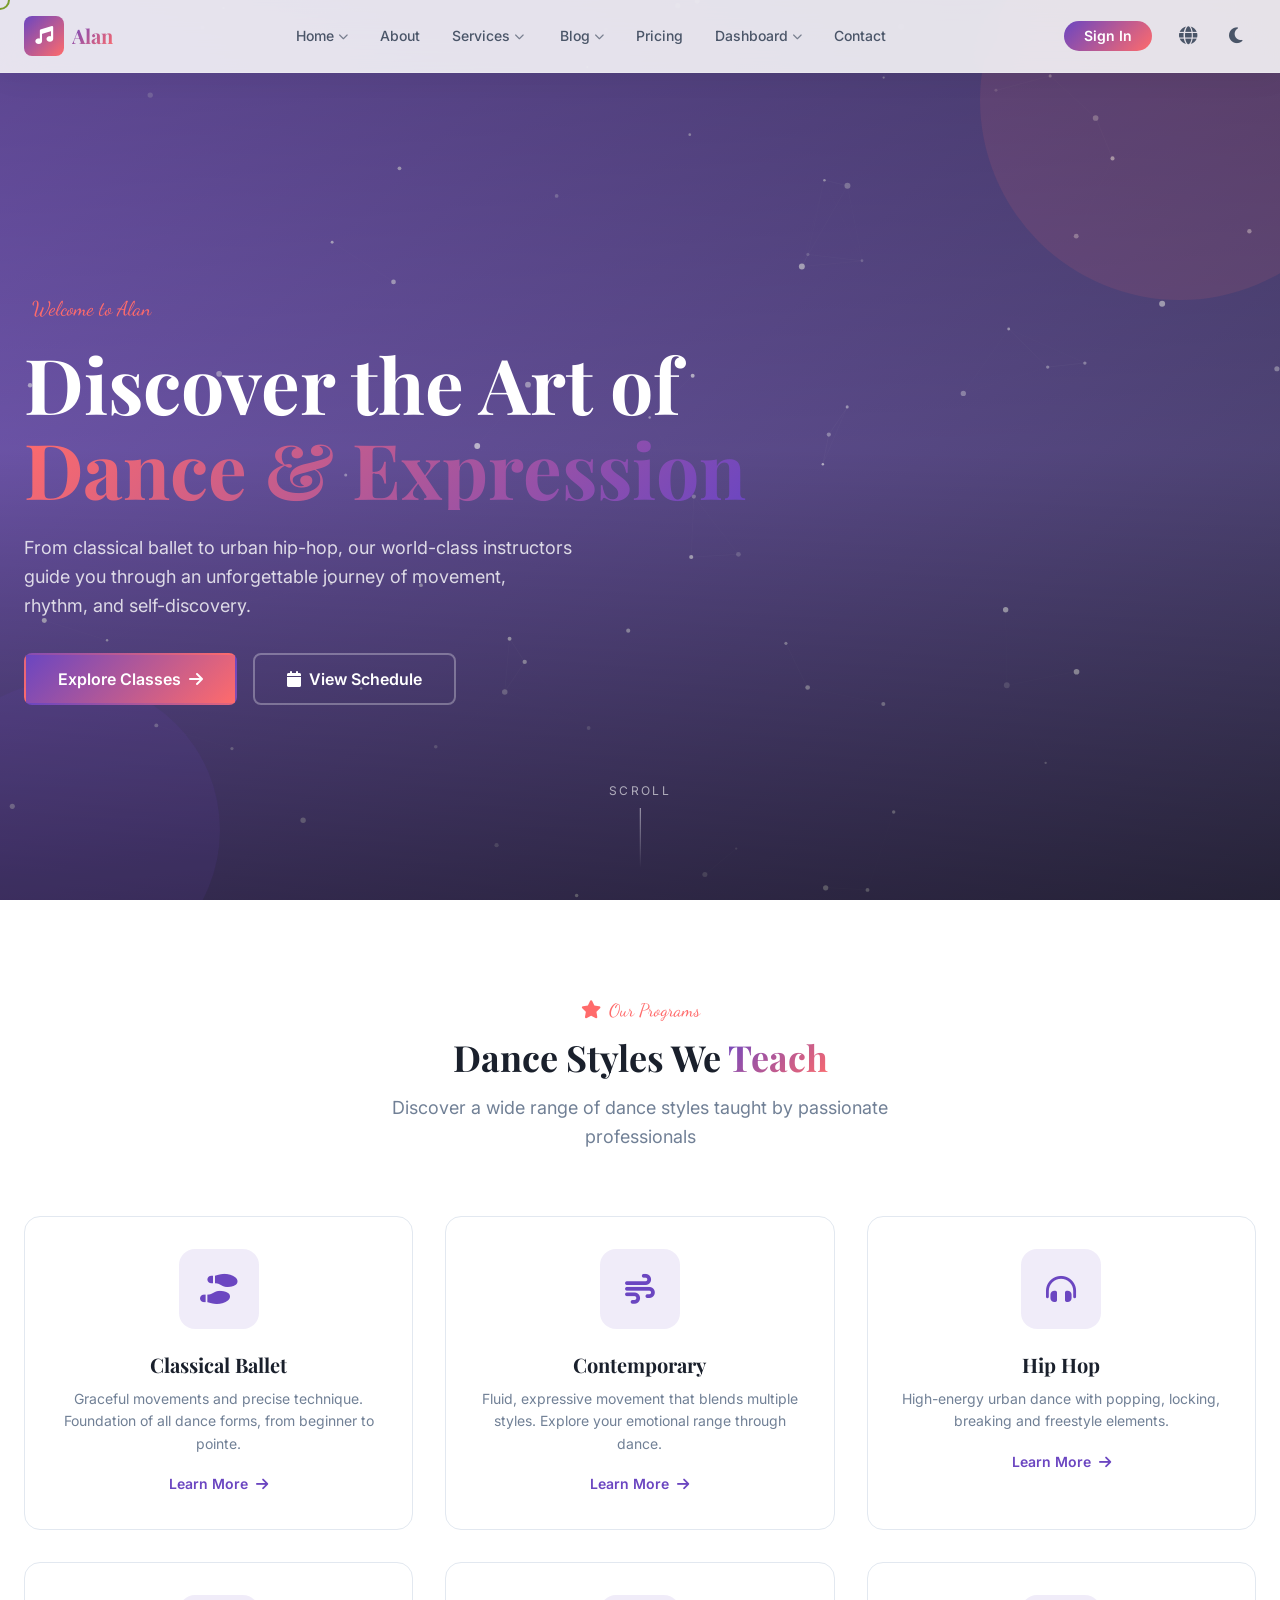
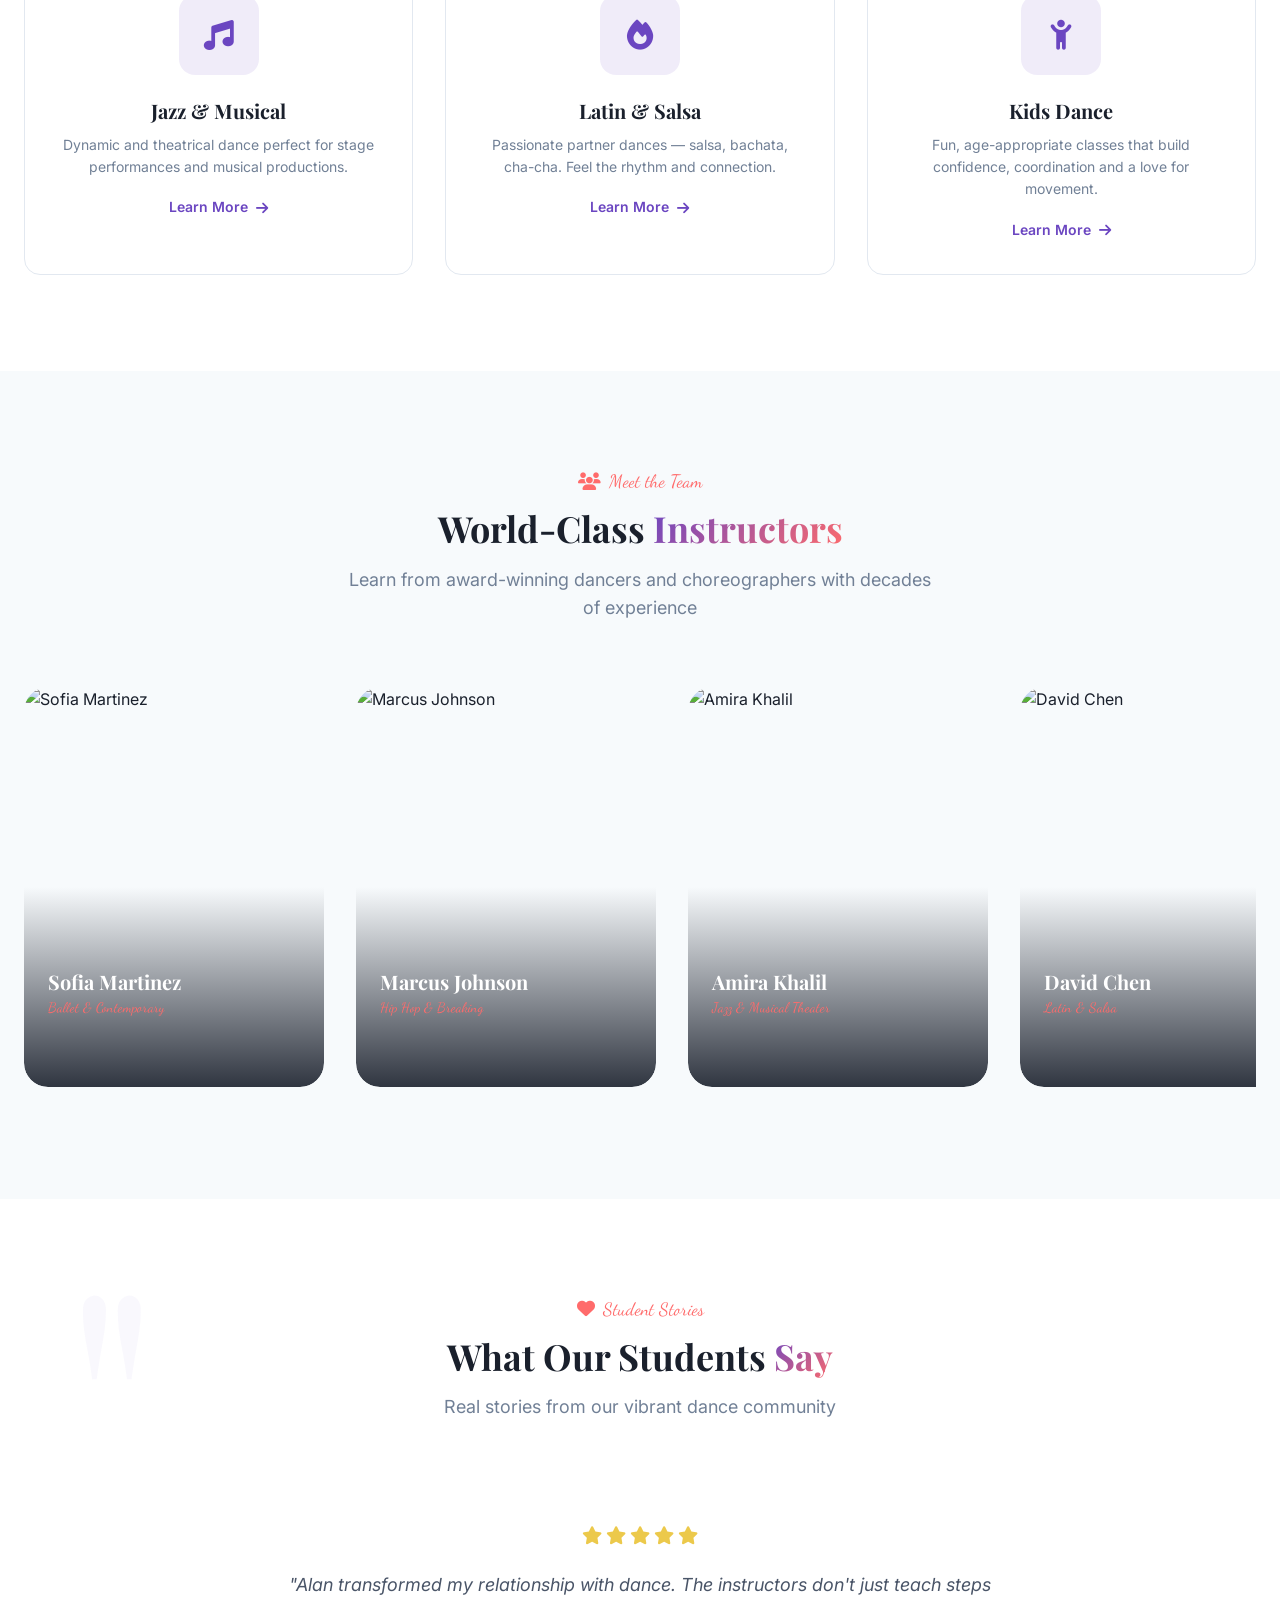
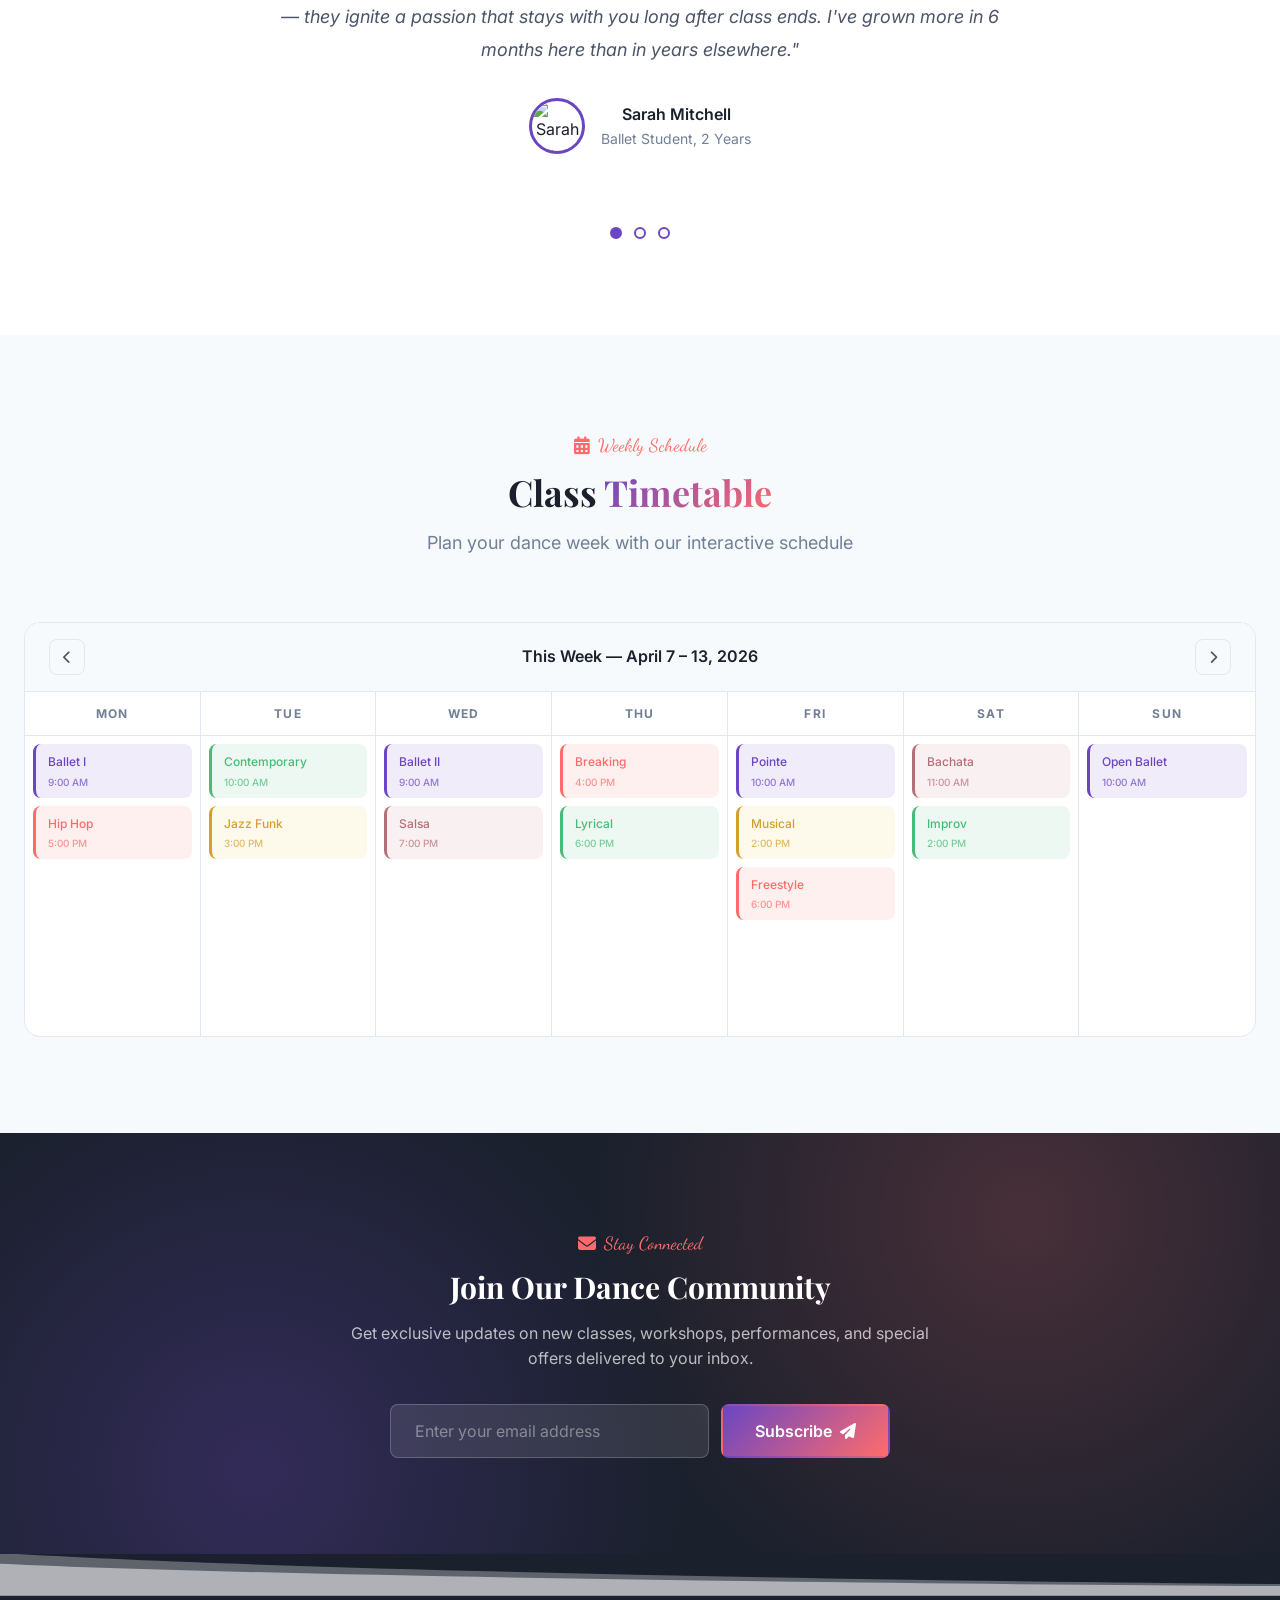
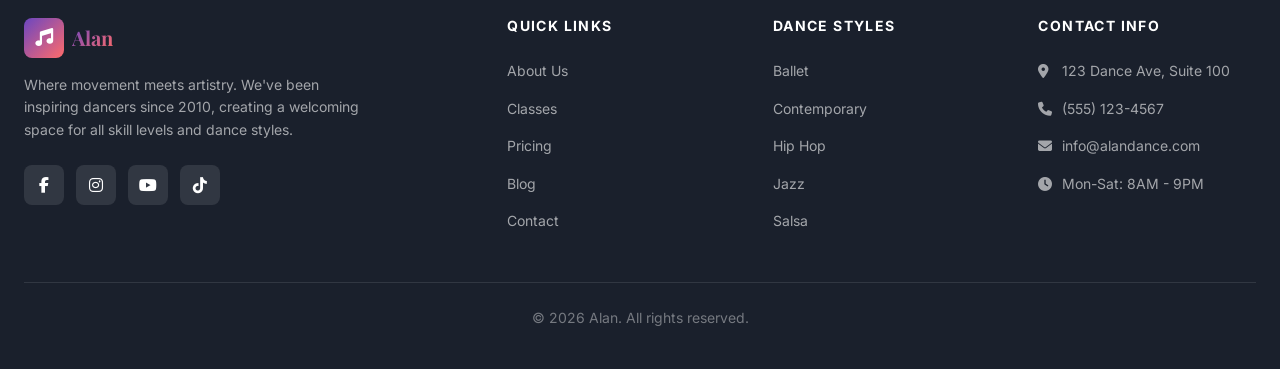
==== commit 1fda7513: "fixess" ====
--- a/index.html
+++ b/index.html
@@ -610,17 +610,7 @@
           </li>
           <li class="navbar__item"><a href="pages/contact.html" class="navbar__link">Contact</a></li>
           <li class="navbar__mobile-login"><a href="pages/login.html" class="btn btn--primary">Sign In</a></li>
-          <li class="navbar__menu-footer">
-            <div class="navbar__menu-contact">
-              <p>Get in touch</p>
-              <a href="mailto:info@alanstudio.com">info@alanstudio.com</a>
-            </div>
-            <div class="navbar__menu-socials">
-              <a href="#" aria-label="Instagram"><i class="fab fa-instagram"></i></a>
-              <a href="#" aria-label="Facebook"><i class="fab fa-facebook-f"></i></a>
-              <a href="#" aria-label="YouTube"><i class="fab fa-youtube"></i></a>
-            </div>
-          </li>
+
         </ul>
         
         <div class="navbar__actions">
--- a/assets/css/components.css
+++ b/assets/css/components.css
@@ -1218,53 +1218,7 @@
     padding: var(--space-2) 0;
   }
 
-  .navbar__menu-footer {
-    margin-top: auto;
-    padding-top: var(--space-8);
-    border-top: 1px solid var(--border-color);
-    width: 100%;
-    opacity: 0;
-    transform: translateY(20px);
-    transition: all 0.5s ease 0.5s;
-  }
-
-  .navbar.menu-open .navbar__menu-footer {
-    opacity: 1;
-    transform: translateY(0);
-  }
-
-  .navbar__menu-contact p {
-    font-size: var(--font-size-xs);
-    text-transform: uppercase;
-    letter-spacing: 0.1em;
-    color: var(--text-tertiary);
-    margin-bottom: var(--space-2);
-  }
-
-  .navbar__menu-contact a {
-    font-size: var(--font-size-lg);
-    font-weight: var(--font-weight-semibold);
-    color: var(--color-primary);
-    text-decoration: none;
-  }
-
-  .navbar__menu-socials {
-    display: flex;
-    gap: var(--space-4);
-    margin-top: var(--space-6);
-  }
-
-  .navbar__menu-socials a {
-    width: 40px;
-    height: 40px;
-    display: flex;
-    align-items: center;
-    justify-content: center;
-    background: rgba(var(--color-primary-rgb), 0.1);
-    color: var(--color-primary);
-    border-radius: var(--radius-circle);
-    font-size: var(--font-size-lg);
-  }
+
 
   .navbar__mobile-login {
     width: 100%;
